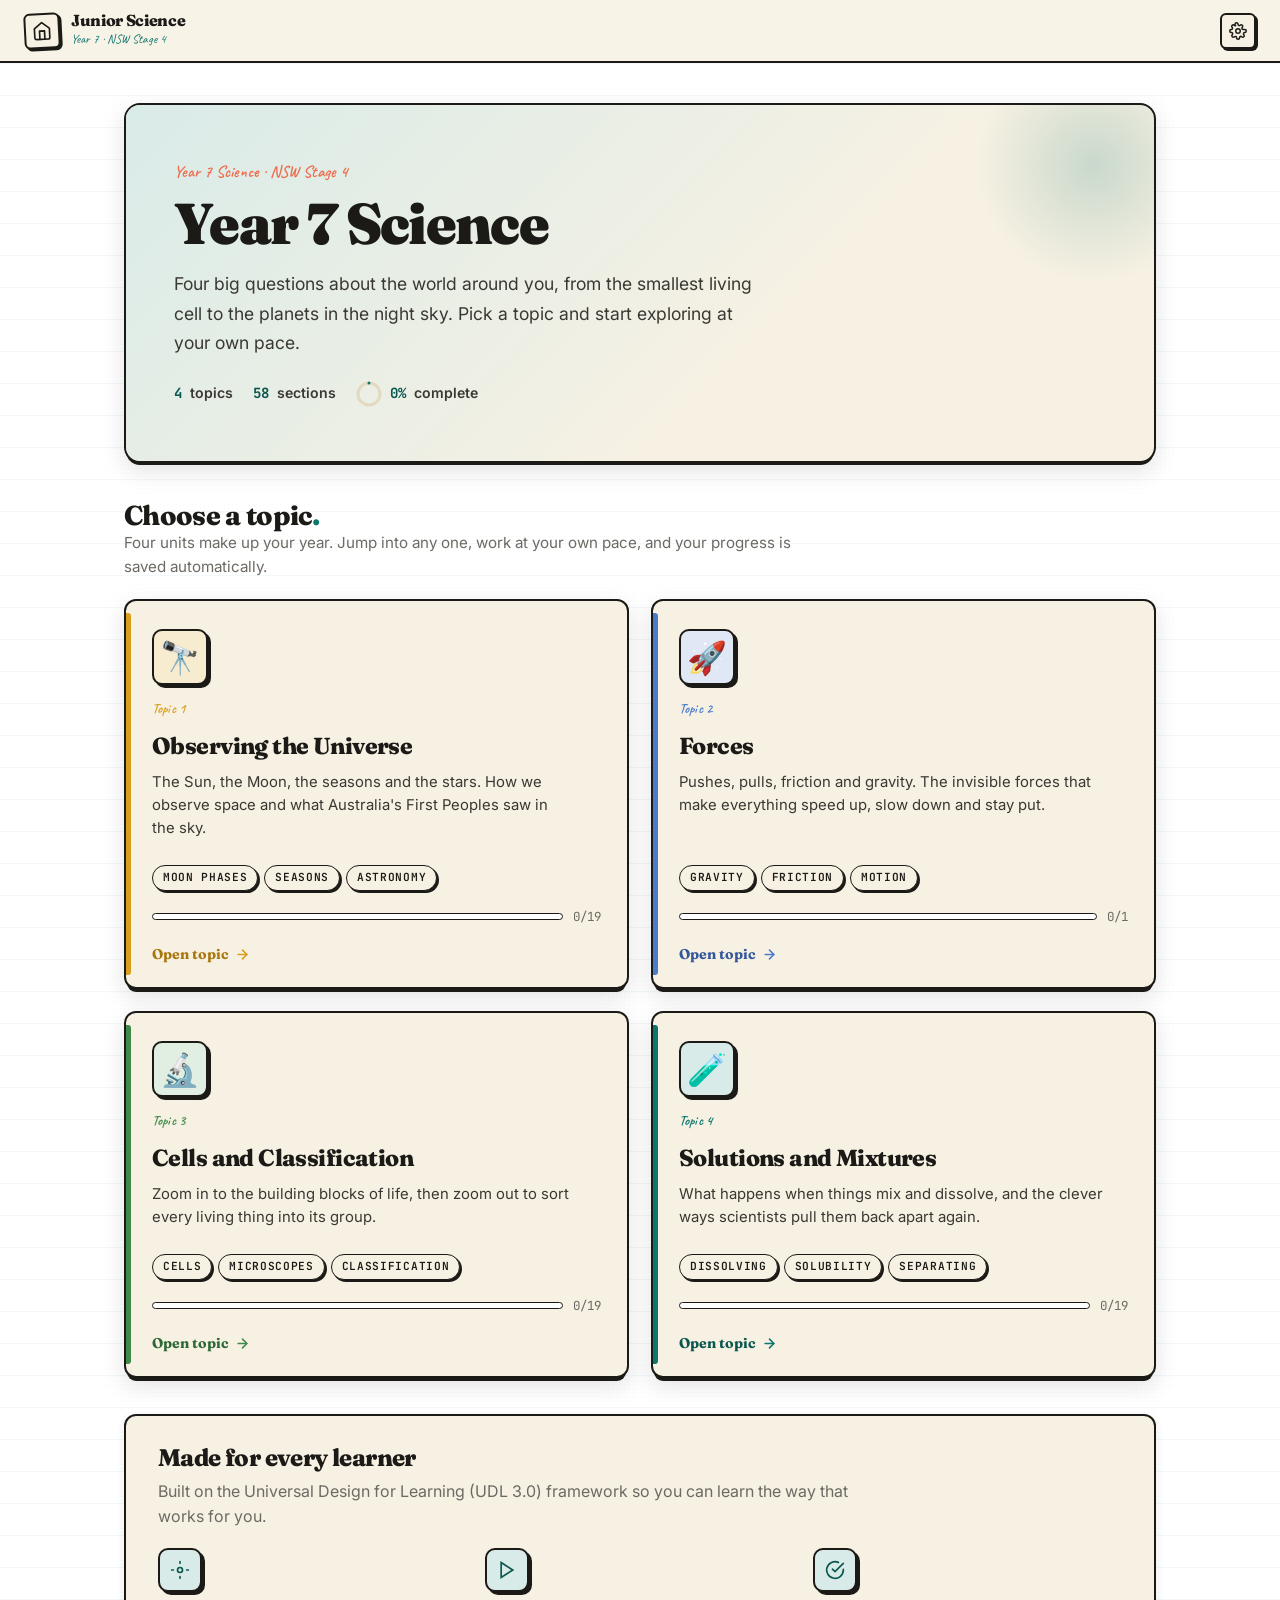
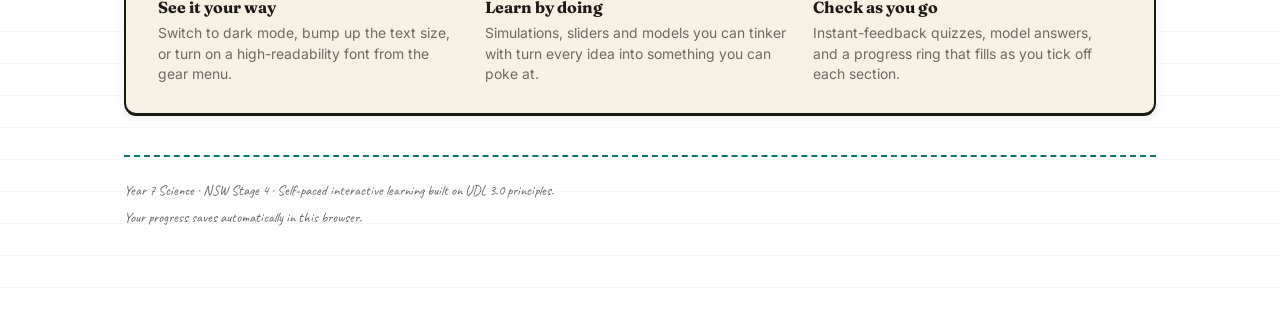
==== index.html @ e88c5b68 "Harden reliability, accessibility, and progress tracking - Loading state + <noscript> + a "couldn't " ====
<!doctype html>
<html lang="en" data-theme="light" data-size="md" data-dyslexic="false">
<head>
  <meta charset="utf-8"/>
  <meta name="viewport" content="width=device-width, initial-scale=1"/>
  <title>Year 7 Science · NSW Stage 4</title>
  <meta name="description" content="Interactive Year 7 Science: Forces, Cells and Classification, Observing the Universe, and Solutions and Mixtures."/>
  <link rel="preconnect" href="https://fonts.googleapis.com">
  <link rel="preconnect" href="https://fonts.gstatic.com" crossorigin>
  <link href="https://fonts.googleapis.com/css2?family=Fraunces:ital,opsz,wght@0,9..144,400;0,9..144,600;0,9..144,700;0,9..144,900;1,9..144,400;1,9..144,700&family=Inter:wght@400;500;600;700&family=Caveat:wght@400;500;600;700&family=JetBrains+Mono:wght@400;500;600;700&family=Atkinson+Hyperlegible:wght@400;700&display=swap" rel="stylesheet">
  <link rel="stylesheet" href="shared/kit.css"/>
  <link rel="stylesheet" href="shared/hub.css"/>
</head>
<body>
  <div id="root">
  <div id="__loading" style="position:fixed;inset:0;z-index:9000;display:flex;align-items:center;justify-content:center;flex-direction:column;gap:14px;background:#f7f1e3;color:#6b6a64;font-family:-apple-system,BlinkMacSystemFont,'Segoe UI',sans-serif;">
    <div class="__spin" style="width:34px;height:34px;border:3px solid #e3d9bf;border-top-color:#0f766e;border-radius:50%;animation:jsspin .8s linear infinite;"></div>
    <div style="font-size:15px;">Getting your science ready…</div>
    <style>@keyframes jsspin{to{transform:rotate(360deg)}}@media (prefers-reduced-motion:reduce){.__spin{animation:none!important}}</style>
  </div>
  </div>
  <script src="shared/vendor/react.production.min.js"></script>
  <script src="shared/vendor/react-dom.production.min.js"></script>
  <script src="shared/vendor/babel.min.js"></script>
  <script type="text/babel" src="shared/kit.jsx"></script>
  <script type="text/babel" src="shared/hub.jsx"></script>
  <script type="text/babel">
    mountYearHub({
      year: 7, stage: 4, accent: "teal",
      schoolTitle: "Junior Science", syllabus: "NSW Stage 4",
      title: "Year 7 Science",
      lede: "Four big questions about the world around you, from the smallest living cell to the planets in the night sky. Pick a topic and start exploring at your own pace.",
      topics: [
        { n: 1, kicker: "Topic 1", emoji: "🔭", title: "Observing the Universe", accent: "amber",
          blurb: "The Sun, the Moon, the seasons and the stars. How we observe space and what Australia's First Peoples saw in the sky.",
          tags: ["Moon phases", "Seasons", "Astronomy"], href: "observing-universe/",
          storageKey: "y7.universe", points: ["1.1.1","1.1.2","1.1.3","1.1.4","1.2.1","1.2.2","1.2.3","1.2.4","1.2.5","1.2.6","1.2.7","1.2.8","1.3.1","1.3.2","1.3.3","1.4.1","1.4.2","1.4.3","1.5.1"] },
        { n: 2, kicker: "Topic 2", emoji: "🚀", title: "Forces", accent: "blue",
          blurb: "Pushes, pulls, friction and gravity. The invisible forces that make everything speed up, slow down and stay put.",
          tags: ["Gravity", "Friction", "Motion"], href: "forces/",
          storageKey: "y7.forces", points: ["done"] },
        { n: 3, kicker: "Topic 3", emoji: "🔬", title: "Cells and Classification", accent: "emerald",
          blurb: "Zoom in to the building blocks of life, then zoom out to sort every living thing into its group.",
          tags: ["Cells", "Microscopes", "Classification"], href: "cells-classification/",
          storageKey: "y7.cellsclassification", points: ["3.1.1","3.1.2","3.1.3","3.1.4","3.1.5","3.1.6","3.1.7","3.2.1","3.2.2","3.2.3","3.2.4","3.2.5","3.2.6","3.2.7","3.2.8","3.2.9","3.2.10","3.2.11","3.3.1"] },
        { n: 4, kicker: "Topic 4", emoji: "🧪", title: "Solutions and Mixtures", accent: "cyan",
          blurb: "What happens when things mix and dissolve, and the clever ways scientists pull them back apart again.",
          tags: ["Dissolving", "Solubility", "Separating"], href: "solutions-mixtures/",
          storageKey: "y7.solutions", points: ["4.1.1","4.1.2","4.1.3","4.1.4","4.2.1","4.2.2","4.2.3","4.3.1","4.3.2","4.3.3","4.3.4","4.3.5","4.4.1","4.4.2","4.4.3","4.4.4","4.4.5","4.4.6","4.5.1"] },
      ],
    });
  </script>
  <noscript>
    <div style="position:fixed;inset:0;z-index:99998;display:flex;align-items:center;justify-content:center;text-align:center;padding:24px;background:#f7f1e3;color:#1b1a17;font-family:-apple-system,BlinkMacSystemFont,'Segoe UI',sans-serif;">
      This page needs JavaScript turned on to work. Please enable JavaScript in your browser settings and reload.
    </div>
  </noscript>
  <div id="__loadfail" style="display:none;position:fixed;inset:0;z-index:99999;align-items:center;justify-content:center;flex-direction:column;gap:10px;text-align:center;padding:24px;background:#f7f1e3;color:#1b1a17;font-family:-apple-system,BlinkMacSystemFont,'Segoe UI',sans-serif;">
    <div style="font-size:34px;">🔌</div>
    <div style="font-size:18px;font-weight:700;">This page didn't finish loading</div>
    <div style="max-width:430px;font-size:14px;color:#6b6a64;">Check your internet connection and refresh. If you're on the school network and it still won't load, let your teacher know.</div>
    <button onclick="location.reload()" style="margin-top:6px;padding:10px 18px;border-radius:999px;border:1.5px solid #1b1a17;background:#0f766e;color:#fff;font-weight:600;font-size:14px;cursor:pointer;">Refresh</button>
  </div>
  <script>
    /* If nothing has rendered into the app root after 12s (e.g. a script was
       blocked or failed to download), show a friendly failure message instead
       of a blank white screen. */
    (function(){
      setTimeout(function(){
        if(document.getElementById('__loading') && !window.__mounted){
          var f=document.getElementById('__loadfail'); if(f) f.style.display='flex';
        }
      },12000);
    })();
  </script>
</body>
</html>
---- shared/kit.css ----
/* ============================================================
   Junior Science -- Shared Topic Framework
   Design system + components for all topic apps
   Playful lab notebook aesthetic: Fraunces/Inter/Caveat,
   paper textures, sketch cards, hard offset shadows.
   UDL 3.0: themeable, resizable, dyslexia-friendly, dark mode.
   ============================================================ */

:root {
  /* Surfaces (warm paper) */
  --bg:            #ffffff;
  --bg-2:          #f3ece0;
  --paper:         #f7f1e3;
  --card:          #f7f1e3;
  --border:        #e3d9bf;
  --border-strong: #1b1a17;

  /* Ink */
  --ink:           #1b1a17;
  --ink-2:         #3a3833;
  --ink-muted:     #6b6a64;

  /* Named palette -- mapped to notebook accent families
     orange  -> coral family
     amber   -> mustard family
     teal    -> teal family
     blue    -> sky family
     purple  -> plum family
     violet  -> plum (deep/shifted)
     green   -> green family
     emerald -> green (shifted)
     pink    -> coral (light)
     red     -> warn family
     cyan    -> teal (lighter)
     lime    -> green (lighter)
     slate   -> ink/muted family */
  --orange:       #ef6b4b;  --orange-deep:  #c4471c;  --orange-soft:  #fce0d8;
  --amber:        #d99e1e;  --amber-deep:   #a8780f;  --amber-soft:   #f7ecd0;
  --teal:         #0f766e;  --teal-deep:    #0a574f;  --teal-soft:    #d9ebe8;
  --blue:         #4b7bc9;  --blue-deep:    #34589c;  --blue-soft:    #e0e8f5;
  --purple:       #7a3a9b;  --purple-deep:  #5d2a78;  --purple-soft:  #ece0f2;
  --violet:       #7a3a9b;  --violet-deep:  #5d2a78;  --violet-soft:  #ece0f2;
  --green:        #3f8a4a;  --green-deep:   #2e6837;  --green-soft:   #e0efe2;
  --emerald:      #3f8a4a;  --emerald-deep: #2e6837;  --emerald-soft: #e0efe2;
  --pink:         #ef6b4b;  --pink-deep:    #c4471c;  --pink-soft:    #fce0d8;
  --red:          #c4471c;  --red-deep:     #943310;  --red-soft:     #fce0d8;
  --cyan:         #0f766e;  --cyan-deep:    #0a574f;  --cyan-soft:    #d9ebe8;
  --lime:         #3f8a4a;  --lime-deep:    #2e6837;  --lime-soft:    #e0efe2;
  --slate:        #6b6a64;  --slate-deep:   #3a3833;  --slate-soft:   #ede4cc;

  /* Topic accent -- overridden per app via [data-accent] */
  --accent:      var(--blue);
  --accent-deep: var(--blue-deep);
  --accent-soft: var(--blue-soft);
  /* --accent-mid / --surface: referenced by content.jsx SVG interactives.
     --accent-mid is re-declared in every accent preset below so it tracks the
     active accent; this :root entry is the default fallback. */
  --accent-mid:  color-mix(in srgb, var(--accent) 55%, var(--accent-soft));
  --surface:     var(--card);

  /* Typography */
  --font-display: 'Fraunces', Georgia, serif;
  --font-body:    'Inter', system-ui, sans-serif;
  --font-hand:    'Caveat', cursive;
  --font-mono:    'JetBrains Mono', 'SF Mono', Menlo, monospace;
  --text-scale: 1;

  /* Radii */
  --r-sm: 6px; --r: 10px; --r-lg: 12px; --r-xl: 16px;

  /* Shadows -- hard offset notebook style */
  --shadow-1: 0 2px 0 -1px #1b1a17, 0 3px 10px rgba(27,26,23,0.08);
  --shadow-2: 0 4px 0 -2px #1b1a17, 0 8px 22px rgba(27,26,23,0.12);
  --shadow-3: 0 12px 0 -6px #1b1a17, 0 24px 60px rgba(0,0,0,0.30);
}

/* ---- Per-topic accent presets ---- */
[data-accent="orange"]  { --accent: var(--orange);  --accent-deep: var(--orange-deep);  --accent-soft: var(--orange-soft); }
[data-accent="amber"]   { --accent: var(--amber);   --accent-deep: var(--amber-deep);   --accent-soft: var(--amber-soft); }
[data-accent="teal"]    { --accent: var(--teal);    --accent-deep: var(--teal-deep);    --accent-soft: var(--teal-soft); }
[data-accent="blue"]    { --accent: var(--blue);    --accent-deep: var(--blue-deep);    --accent-soft: var(--blue-soft); }
[data-accent="purple"]  { --accent: var(--purple);  --accent-deep: var(--purple-deep);  --accent-soft: var(--purple-soft); }
[data-accent="violet"]  { --accent: var(--violet);  --accent-deep: var(--violet-deep);  --accent-soft: var(--violet-soft); }
[data-accent="green"]   { --accent: var(--green);   --accent-deep: var(--green-deep);   --accent-soft: var(--green-soft); }
[data-accent="emerald"] { --accent: var(--emerald); --accent-deep: var(--emerald-deep); --accent-soft: var(--emerald-soft); }
[data-accent="pink"]    { --accent: var(--pink);    --accent-deep: var(--pink-deep);    --accent-soft: var(--pink-soft); }
[data-accent="red"]     { --accent: var(--red);     --accent-deep: var(--red-deep);     --accent-soft: var(--red-soft); }
[data-accent="cyan"]    { --accent: var(--cyan);    --accent-deep: var(--cyan-deep);    --accent-soft: var(--cyan-soft); }
[data-accent="lime"]    { --accent: var(--lime);    --accent-deep: var(--lime-deep);    --accent-soft: var(--lime-soft); }

.accent-orange  { --accent: var(--orange);  --accent-deep: var(--orange-deep);  --accent-soft: var(--orange-soft); }
.accent-amber   { --accent: var(--amber);   --accent-deep: var(--amber-deep);   --accent-soft: var(--amber-soft); }
.accent-teal    { --accent: var(--teal);    --accent-deep: var(--teal-deep);    --accent-soft: var(--teal-soft); }
.accent-blue    { --accent: var(--blue);    --accent-deep: var(--blue-deep);    --accent-soft: var(--blue-soft); }
.accent-purple  { --accent: var(--purple);  --accent-deep: var(--purple-deep);  --accent-soft: var(--purple-soft); }
.accent-violet  { --accent: var(--violet);  --accent-deep: var(--violet-deep);  --accent-soft: var(--violet-soft); }
.accent-green   { --accent: var(--green);   --accent-deep: var(--green-deep);   --accent-soft: var(--green-soft); }
.accent-emerald { --accent: var(--emerald); --accent-deep: var(--emerald-deep); --accent-soft: var(--emerald-soft); }
.accent-pink    { --accent: var(--pink);    --accent-deep: var(--pink-deep);    --accent-soft: var(--pink-soft); }
.accent-red     { --accent: var(--red);     --accent-deep: var(--red-deep);     --accent-soft: var(--red-soft); }
.accent-cyan    { --accent: var(--cyan);    --accent-deep: var(--cyan-deep);    --accent-soft: var(--cyan-soft); }
.accent-lime    { --accent: var(--lime);    --accent-deep: var(--lime-deep);    --accent-soft: var(--lime-soft); }
.accent-slate   { --accent: var(--slate);   --accent-deep: var(--slate-deep);   --accent-soft: var(--slate-soft); }

/* --accent-mid per accent: a mid tone between accent and accent-soft.
   Re-declared per accent so SVG interactives (var(--accent-mid)) track the
   active topic/section accent rather than the default. */
[data-accent="orange"],  .accent-orange  { --accent-mid: color-mix(in srgb, var(--orange) 55%,  var(--orange-soft)  45%); }
[data-accent="amber"],   .accent-amber   { --accent-mid: color-mix(in srgb, var(--amber) 55%,   var(--amber-soft)   45%); }
[data-accent="teal"],    .accent-teal    { --accent-mid: color-mix(in srgb, var(--teal) 55%,    var(--teal-soft)    45%); }
[data-accent="blue"],    .accent-blue    { --accent-mid: color-mix(in srgb, var(--blue) 55%,    var(--blue-soft)    45%); }
[data-accent="purple"],  .accent-purple  { --accent-mid: color-mix(in srgb, var(--purple) 55%,  var(--purple-soft)  45%); }
[data-accent="violet"],  .accent-violet  { --accent-mid: color-mix(in srgb, var(--violet) 55%,  var(--violet-soft)  45%); }
[data-accent="green"],   .accent-green   { --accent-mid: color-mix(in srgb, var(--green) 55%,   var(--green-soft)   45%); }
[data-accent="emerald"], .accent-emerald { --accent-mid: color-mix(in srgb, var(--emerald) 55%, var(--emerald-soft) 45%); }
[data-accent="pink"],    .accent-pink    { --accent-mid: color-mix(in srgb, var(--pink) 55%,    var(--pink-soft)    45%); }
[data-accent="red"],     .accent-red     { --accent-mid: color-mix(in srgb, var(--red) 55%,     var(--red-soft)     45%); }
[data-accent="cyan"],    .accent-cyan    { --accent-mid: color-mix(in srgb, var(--cyan) 55%,    var(--cyan-soft)    45%); }
[data-accent="lime"],    .accent-lime    { --accent-mid: color-mix(in srgb, var(--lime) 55%,    var(--lime-soft)    45%); }
[data-accent="slate"],   .accent-slate   { --accent-mid: color-mix(in srgb, var(--slate) 55%,   var(--slate-soft)   45%); }

/* ---- Dark mode (warm, not blue-grey) ---- */
[data-theme="dark"] {
  --bg:            #211d17;
  --bg-2:          #2a2620;
  --paper:         #2f2a22;
  --card:          #2f2a22;
  --border:        #463f33;
  --border-strong: #f3ecdd;
  --ink:           #f3ecdd;
  --ink-2:         #d9d0bf;
  --ink-muted:     #a59c8a;
  --shadow-1: 0 2px 0 -1px rgba(0,0,0,0.5), 0 3px 10px rgba(0,0,0,0.4);
  --shadow-2: 0 4px 0 -2px rgba(0,0,0,0.5), 0 8px 22px rgba(0,0,0,0.5);
  --shadow-3: 0 12px 0 -6px rgba(0,0,0,0.5), 0 24px 60px rgba(0,0,0,0.55);
}

/* ---- Text size (UDL) ---- */
[data-size="sm"] { --text-scale: 0.92; }
[data-size="md"] { --text-scale: 1; }
[data-size="lg"] { --text-scale: 1.14; }
[data-size="xl"] { --text-scale: 1.28; }

/* ---- Dyslexia-friendly font (UDL) ---- */
[data-dyslexic="true"] {
  --font-body:    "Atkinson Hyperlegible", "Verdana", system-ui, sans-serif;
  --font-display: "Atkinson Hyperlegible", "Verdana", system-ui, sans-serif;
}

/* ============================================================ Base */
* { box-sizing: border-box; }
html, body {
  margin: 0; padding: 0;
  background-color: var(--bg);
  background-image:
    radial-gradient(circle at 0 0, rgba(0,0,0,0.025) 1px, transparent 1.5px),
    repeating-linear-gradient(0deg, rgba(15,118,110,0.05) 0 1px, transparent 1px 32px);
  background-size: 4px 4px, 100% 32px;
  color: var(--ink);
  font-family: var(--font-body);
  font-size: calc(16px * var(--text-scale));
  line-height: 1.6;
  -webkit-font-smoothing: antialiased;
  text-rendering: optimizeLegibility;
}
h1,h2,h3,h4 { font-family: var(--font-display); font-weight: 700; line-height: 1.18; letter-spacing: -0.02em; margin: 0; }
h1 { font-size: 2.5em; font-weight: 800; } h2 { font-size: 1.9em; } h3 { font-size: 1.35em; }
h4 { font-size: 1.08em; font-family: var(--font-body); font-weight: 700; letter-spacing: 0; }
p { margin: 0 0 0.85em; max-width: 72ch; text-wrap: pretty; }
a { color: var(--accent-deep); }
button { font-family: inherit; font-size: inherit; cursor: pointer; }
code, .mono { font-family: var(--font-mono); }
.formula { font-family: var(--font-mono); font-weight: 600; }
.formula sub, sub.f { font-size: 0.7em; }
img { max-width: 100%; }
::selection { background: var(--accent-soft); color: var(--ink); }
:focus-visible { outline: 2.5px solid var(--accent); outline-offset: 2px; border-radius: 4px; }

/* ============================================================ App shell (topbar layout) */
.app { min-height: 100vh; display: flex; flex-direction: column; }

.topbar {
  position: sticky; top: 0; z-index: 40;
  display: flex; align-items: center; gap: 16px;
  padding: 10px 22px;
  background: var(--bg);
  border-bottom: 1.5px solid var(--ink);
}
.brand { display: flex; align-items: center; gap: 11px; }
.brand-mark {
  width: 38px; height: 38px;
  border-radius: 8px;
  border: 2px solid var(--ink);
  display: flex; align-items: center; justify-content: center;
  background: #d99e1e;
  color: var(--ink);
  font-family: var(--font-display);
  font-weight: 800;
  flex-shrink: 0;
  transform: rotate(-3deg);
  transition: transform 140ms cubic-bezier(.34,1.56,.5,1);
}
.brand-mark:hover { transform: rotate(-6deg) scale(1.06); }
.brand-title { font-family: var(--font-display); font-size: 1.12rem; font-weight: 700; line-height: 1.05; }
.brand-sub { font-family: var(--font-hand); font-size: 0.95rem; color: #ef6b4b; letter-spacing: 0; text-transform: none; }

.tabs { display: flex; gap: 4px; align-items: center; flex: 1; overflow-x: auto; scrollbar-width: none; }
.tabs::-webkit-scrollbar { display: none; }
.tab {
  display: flex; align-items: center; gap: 7px;
  padding: 7px 13px; border-radius: 999px; border: 1px solid transparent;
  background: transparent; color: var(--ink-2); white-space: nowrap;
  font-size: 0.86rem; font-weight: 500; transition: all 120ms;
}
.tab:hover { background: var(--bg-2); color: var(--ink); }
.tab.active {
  background: var(--card); color: var(--ink);
  box-shadow: var(--shadow-1);
  border: 1.5px solid var(--ink);
  font-weight: 600;
}
.tab .tab-id { font-family: var(--font-mono); font-size: 0.72rem; opacity: 0.7; }
.tab.active .tab-id { color: var(--accent-deep); opacity: 1; }
.tab .tab-progress { font-size: 0.68rem; font-variant-numeric: tabular-nums; color: var(--ink-muted); background: var(--bg-2); padding: 1px 6px; border-radius: 6px; }

.topbar-actions { display: flex; align-items: center; gap: 8px; position: relative; }
.icon-btn {
  width: 38px; height: 38px; border-radius: 10px; border: 1.5px solid var(--ink);
  background: var(--card); color: var(--ink-2);
  display: flex; align-items: center; justify-content: center; transition: all 120ms;
}
.icon-btn:hover { color: var(--ink); box-shadow: var(--shadow-1); transform: translateY(-1px); }

.progress-chip { display: flex; align-items: center; gap: 7px; padding: 4px 10px 4px 5px; border-radius: 999px; background: var(--card); border: 1.5px solid var(--ink); }
.progress-ring { display: flex; }
.progress-text { font-size: 0.78rem; font-weight: 600; font-variant-numeric: tabular-nums; color: var(--ink-2); }

/* Settings popover */
.settings-pop {
  position: absolute; top: calc(100% + 10px); right: 0; z-index: 60;
  background: var(--card);
  border: 2px solid var(--ink);
  border-radius: var(--r-lg);
  box-shadow: var(--shadow-3);
  padding: 14px; width: 290px;
  display: flex; flex-direction: column; gap: 12px;
}
.settings-row { display: flex; align-items: center; justify-content: space-between; gap: 10px; }
.settings-row > label { font-size: 0.86rem; color: var(--ink-2); font-weight: 500; }
.seg { display: flex; gap: 2px; background: var(--bg-2); padding: 3px; border-radius: 999px; }
.seg button { border: none; background: transparent; color: var(--ink-2); padding: 5px 11px; border-radius: 999px; font-size: 0.82rem; font-weight: 600; }
.seg button.on { background: var(--card); color: var(--ink); box-shadow: var(--shadow-1); }
.ghost-btn { border: 1.5px solid var(--ink); background: var(--card); color: var(--ink-2); padding: 6px 12px; border-radius: var(--r-sm); font-weight: 600; font-size: 0.82rem; }
.ghost-btn:hover { color: var(--ink); }
.danger-btn { border: 1px solid var(--red-soft); background: var(--red-soft); color: var(--red-deep); padding: 6px 12px; border-radius: var(--r-sm); font-weight: 600; font-size: 0.82rem; }

/* Mobile menu */
.mobile-only { display: none; }
.mobile-drawer { position: fixed; inset: 0; z-index: 70; background: rgba(27,26,23,0.45); display: flex; justify-content: flex-end; }
.mobile-drawer-inner { width: min(320px, 84vw); background: var(--bg); height: 100%; padding: 18px; display: flex; flex-direction: column; gap: 6px; overflow-y: auto; box-shadow: var(--shadow-3); }
.mobile-tab { display: flex; align-items: center; gap: 10px; padding: 12px 14px; border-radius: 12px; border: 1.5px solid var(--ink); background: var(--card); color: var(--ink-2); text-align: left; font-weight: 600; }
.mobile-tab.active { border-color: var(--accent); color: var(--ink); }
.mobile-tab .tab-id { font-family: var(--font-mono); font-size: 0.78rem; color: var(--accent-deep); }
.mobile-tab .tab-label { flex: 1; }

/* ============================================================ Main / content */
.main-scroll { flex: 1; }
.content-wrap { max-width: 1000px; margin: 0 auto; padding: 28px 24px 80px; }

/* ============================================================ Topic header */
.topic-head {
  position: relative; overflow: hidden;
  background: var(--card);
  border: 2px solid var(--ink);
  border-radius: var(--r-lg);
  box-shadow: var(--shadow-2);
  padding: 32px 36px; margin-bottom: 28px;
}
.topic-head::after { content: none; }
.topic-head .eyebrow {
  font-family: var(--font-hand);
  font-size: 1.3rem;
  letter-spacing: 0;
  text-transform: none;
  color: #ef6b4b;
  font-weight: 700;
}
.topic-head h1 { margin: 6px 0 10px; max-width: 20ch; position: relative; font-weight: 800; }
.topic-head .lead { font-size: 1.12rem; color: var(--ink-2); max-width: 60ch; position: relative; }

/* ============================================================ Dot points (lesson sections) */
.dot-point {
  background: var(--card);
  border: 2px solid var(--ink);
  border-radius: var(--r-lg);
  padding: 26px 30px; margin-bottom: 22px;
  box-shadow: var(--shadow-2);
  scroll-margin-top: 84px;
}
.dp-header { display: flex; align-items: flex-start; gap: 14px; padding-bottom: 14px; margin-bottom: 16px; border-bottom: 1px solid var(--border); }
.dp-id { font-family: var(--font-mono); font-size: 0.82rem; font-weight: 600; color: var(--accent-deep); background: var(--accent-soft); padding: 4px 9px; border-radius: 8px; flex-shrink: 0; margin-top: 4px; }
.dp-title { flex: 1; font-size: 1.3rem; }
.dp-check {
  width: 30px; height: 30px; border-radius: 50%;
  border: 2px solid var(--border-strong);
  background: var(--card); color: white;
  display: flex; align-items: center; justify-content: center; flex-shrink: 0;
  transition: all 140ms cubic-bezier(.34,1.56,.5,1);
}
.dp-check:hover { border-color: var(--accent); transform: scale(1.08); }
.dp-check.done { background: var(--green); border-color: var(--ink); }
.dp-body > *:last-child { margin-bottom: 0; }

/* ============================================================ Callouts */
.callout {
  background: var(--card);
  border: 2px solid var(--ink);
  border-left: 8px solid var(--ink);
  border-radius: 0 var(--r) var(--r) 0;
  box-shadow: var(--shadow-1);
  padding: 14px 18px; margin: 16px 0;
}
.callout h4 {
  margin: 0 0 4px;
  font-family: var(--font-hand);
  font-size: 1.15rem;
  color: var(--ink);
}
.callout.tip {
  border-color: var(--teal-deep);
  border-left-color: var(--teal-deep);
  background: var(--teal-soft);
}
.callout.tip h4 { color: var(--teal-deep); }
.callout.warn {
  border-color: var(--orange-deep);
  border-left-color: var(--orange-deep);
  background: var(--orange-soft);
}
.callout.warn h4 { color: var(--orange-deep); }
.callout.fact {
  border-color: var(--purple-deep);
  border-left-color: var(--purple-deep);
  background: var(--purple-soft);
}
.callout.fact h4 { color: var(--purple-deep); }
.callout.key {
  border-color: var(--accent-deep);
  border-left-color: var(--accent-deep);
  background: var(--accent-soft);
}
.callout.key h4 { color: var(--accent-deep); }
.callout.success {
  border-color: var(--green-deep);
  border-left-color: var(--green-deep);
  background: var(--green-soft);
}
.callout.success h4 { color: var(--green-deep); }
[data-theme="dark"] .callout { background: rgba(255,255,255,0.04); }

/* ============================================================ Glossary terms */
.term { border-bottom: 1.5px dashed var(--accent-deep); cursor: help; position: relative; color: inherit;
  /* rendered as a <button> for keyboard + touch access -- reset to inline text */
  display: inline; border-top: none; border-left: none; border-right: none; background: none; padding: 0; font: inherit; }
.term:hover { color: var(--accent-deep); }
.term-pop { position: absolute; bottom: calc(100% + 8px); left: 50%; transform: translateX(-50%); background: var(--ink); color: var(--paper); padding: 10px 14px; border-radius: 10px; font-size: 0.82rem; min-width: 200px; max-width: 280px; z-index: 50; line-height: 1.45; box-shadow: var(--shadow-2); pointer-events: none; opacity: 0; transition: opacity 100ms; font-family: var(--font-body); font-weight: 400; }
.term-pop::after { content: ""; position: absolute; top: 100%; left: 50%; transform: translateX(-50%); border: 5px solid transparent; border-top-color: var(--ink); }
.term:hover .term-pop, .term:focus .term-pop, .term.show .term-pop { opacity: 1; }

/* ============================================================ Tables */
.data-table, .dp-body table { width: 100%; border-collapse: collapse; margin: 16px 0; font-size: 0.93rem; }
.dp-body th, .dp-body td, .data-table th, .data-table td { padding: 10px 14px; text-align: left; border-bottom: 1px solid var(--border); }
.dp-body th, .data-table th { background: var(--bg-2); font-family: var(--font-display); font-weight: 700; border-bottom: 2px solid var(--ink); }
.dp-body tbody tr:hover td { background: var(--bg-2); }

/* ============================================================ Figures */
.figure { margin: 18px 0; text-align: center; }
.figure img {
  border-radius: var(--r);
  border: 2px solid var(--ink);
  box-shadow: var(--shadow-2);
}
.figure-caption { font-family: var(--font-hand); font-size: 1rem; color: var(--ink-muted); margin-top: 8px; text-align: center; }

/* ============================================================ Chips / pills / buttons */
.chip {
  display: inline-flex; align-items: center; gap: 6px;
  padding: 4px 11px; border-radius: 999px;
  background: var(--bg-2); color: var(--ink-2);
  font-size: 0.78rem; font-weight: 600;
  border: 1.5px solid var(--ink);
  box-shadow: 2px 2px 0 var(--ink);
}
.chip.ok { background: var(--green-soft); color: var(--green-deep); }
.chip.info { background: var(--teal-soft); color: var(--teal-deep); }
.chip.warn { background: var(--orange-soft); color: var(--orange-deep); }
.chip.accent { background: var(--accent-soft); color: var(--accent-deep); }

.btn {
  display: inline-flex; align-items: center; gap: 8px;
  padding: 10px 18px; border-radius: 999px;
  border: 1.5px solid var(--ink);
  background: var(--card); color: var(--ink);
  font-weight: 600; font-size: 0.92rem;
  transition: transform 100ms, box-shadow 120ms;
  text-decoration: none;
}
.btn:hover { box-shadow: var(--shadow-2); transform: translateY(-1px); }
.btn-primary { background: var(--ink); color: var(--bg); border-color: var(--ink); }
.btn-accent { background: var(--accent); color: white; border: 1.5px solid var(--ink); }
.btn-accent:hover { background: var(--accent-deep); }
.btn-ghost { background: transparent; border-color: transparent; }
.btn-ghost:hover { background: var(--bg-2); box-shadow: none; transform: none; }
.btn-sm { padding: 6px 13px; font-size: 0.82rem; }
.btn:disabled { opacity: 0.45; cursor: not-allowed; }

.card {
  background: var(--card);
  border: 2px solid var(--ink);
  border-radius: var(--r);
  padding: 18px;
  box-shadow: var(--shadow-2);
}

/* ============================================================ Interactive surface */
.interactive {
  position: relative;
  background: var(--card);
  border: 2px solid var(--ink);
  border-radius: var(--r-lg);
  box-shadow: var(--shadow-2);
  padding: 22px; margin: 20px 0;
}
.interactive-label { display: inline-flex; align-items: center; gap: 6px; font-size: 0.64rem; letter-spacing: 0.14em; text-transform: uppercase; font-weight: 700; color: white; background: var(--accent-deep); padding: 3px 10px; border-radius: 999px; margin-bottom: 4px; }
.interactive-label::before { content: ""; width: 6px; height: 6px; border-radius: 50%; background: white; box-shadow: 0 0 0 2px rgba(255,255,255,0.35); }
.interactive-title { font-family: var(--font-display); font-size: 1.2rem; margin: 6px 0 2px; font-weight: 700; }
.interactive-sub { font-size: 0.9rem; color: var(--ink-muted); margin-bottom: 14px; }

/* Controls */
.ctrl-row { display: flex; flex-wrap: wrap; gap: 14px; align-items: center; margin: 10px 0; }
.ctrl { display: flex; flex-direction: column; gap: 4px; min-width: 140px; }
.ctrl label { font-size: 0.78rem; font-weight: 600; color: var(--ink-2); display: flex; justify-content: space-between; gap: 8px; }
.ctrl label .val { font-family: var(--font-mono); color: var(--accent-deep); }
input[type="range"] { -webkit-appearance: none; appearance: none; width: 100%; height: 6px; border-radius: 999px; background: var(--bg-2); outline: none; accent-color: var(--accent); }
input[type="range"]::-webkit-slider-thumb { -webkit-appearance: none; width: 20px; height: 20px; border-radius: 50%; background: var(--accent); border: 3px solid var(--card); box-shadow: var(--shadow-1); cursor: pointer; transition: transform 100ms; }
input[type="range"]::-webkit-slider-thumb:hover { transform: scale(1.15); }
input[type="range"]::-moz-range-thumb { width: 20px; height: 20px; border-radius: 50%; background: var(--accent); border: 3px solid var(--card); cursor: pointer; }
select, input[type="number"], input[type="text"] { font-family: inherit; font-size: 0.9rem; padding: 8px 12px; border-radius: var(--r-sm); border: 1.5px solid var(--ink); background: var(--card); color: var(--ink); }

.seg-toggle { display: inline-flex; gap: 3px; background: var(--bg-2); padding: 3px; border-radius: 11px; flex-wrap: wrap; }
.seg-toggle button { border: none; background: transparent; color: var(--ink-2); padding: 7px 13px; border-radius: 9px; font-weight: 600; font-size: 0.85rem; }
.seg-toggle button.on { background: var(--card); color: var(--accent-deep); box-shadow: var(--shadow-1); }

.stat-readout { display: flex; gap: 18px; flex-wrap: wrap; margin: 12px 0; }
.stat {
  background: var(--card);
  border: 2px solid var(--ink);
  border-radius: var(--r);
  box-shadow: var(--shadow-1);
  padding: 12px 16px; min-width: 90px;
}
.stat .stat-val { font-family: var(--font-mono); font-size: 1.5rem; font-weight: 700; color: var(--accent-deep); line-height: 1; }
.stat .stat-label { font-size: 0.72rem; color: var(--ink-muted); text-transform: uppercase; letter-spacing: 0.06em; margin-top: 5px; }

/* ============================================================ Quiz */
.quiz-card {
  margin: 16px 0; padding: 18px;
  border: 2px solid var(--ink);
  border-radius: var(--r);
  background: var(--card);
  box-shadow: var(--shadow-2);
}
.quiz-q { display: flex; gap: 10px; font-weight: 600; margin-bottom: 12px; }
.quiz-q-num { font-family: var(--font-mono); font-size: 0.8rem; color: white; background: var(--accent-deep); width: 24px; height: 24px; border-radius: 50%; display: flex; align-items: center; justify-content: center; flex-shrink: 0; }
.quiz-options { display: flex; flex-direction: column; gap: 8px; }
.quiz-opt { display: flex; align-items: center; gap: 10px; text-align: left; padding: 12px 14px; border-radius: 11px; background: var(--card); border: 1.5px solid var(--border); color: var(--ink); font-size: 0.94rem; transition: all 100ms; }
.quiz-opt:hover:not(:disabled) { border-color: var(--accent); transform: translateX(2px); }
.quiz-opt.correct { border-color: var(--green-deep); background: var(--green-soft); color: var(--green-deep); }
.quiz-opt.wrong { border-color: var(--red); background: var(--red-soft); color: var(--red-deep); }
.quiz-feedback { margin-top: 12px; padding: 12px 14px; border-radius: 11px; background: var(--bg-2); font-size: 0.9rem; }
.response-box { width: 100%; min-height: 90px; resize: vertical; font-family: inherit; font-size: 0.94rem; padding: 12px 14px; border-radius: 11px; border: 1.5px solid var(--ink); background: var(--card); color: var(--ink); margin: 6px 0; }
.reveal-btn { border: 1.5px solid var(--ink); background: var(--bg-2); color: var(--ink-2); padding: 7px 14px; border-radius: var(--r-sm); font-weight: 600; font-size: 0.84rem; }
.reveal-btn:hover { color: var(--ink); }
.model-answer { margin-top: 10px; padding: 12px 14px; border-radius: 11px; background: var(--accent-soft); border-left: 4px solid var(--accent-deep); font-size: 0.9rem; }

/* ============================================================ Drag + drop / sortable */
.drop-zone { border: 2px dashed var(--ink); border-radius: var(--r); padding: 16px; min-height: 80px; background: var(--bg-2); transition: all 100ms; }
.drop-zone.over { border-color: var(--accent); background: var(--accent-soft); }
.drag-chip { display: inline-flex; align-items: center; gap: 6px; padding: 8px 14px; border-radius: 999px; background: var(--card); border: 1.5px solid var(--ink); cursor: grab; font-weight: 600; font-size: 0.9rem; user-select: none; box-shadow: 2px 2px 0 var(--ink); }
.drag-chip:active { cursor: grabbing; }
.drag-chip.placed { opacity: 0.4; }

/* ============================================================ Timeline */
.timeline { display: grid; gap: 14px; margin: 18px 0; }
.tl-step { display: flex; gap: 14px; align-items: flex-start; }
.tl-marker { width: 14px; height: 14px; border-radius: 50%; background: var(--accent); border: 3px solid var(--card); box-shadow: 0 0 0 1.5px var(--accent-deep); flex-shrink: 0; margin-top: 5px; }
.tl-body { flex: 1; }
.tl-year { font-family: var(--font-mono); font-size: 0.82rem; color: var(--accent-deep); font-weight: 600; }

/* ============================================================ Reveal / flip */
.reveal-blur { filter: blur(7px); user-select: none; transition: filter 200ms; cursor: pointer;
  /* rendered as a <button> for keyboard access -- reset to inline text */
  display: inline; border: none; background: none; padding: 0; margin: 0; font: inherit; color: inherit; text-align: inherit; }
.reveal-blur.shown { filter: none; }
.reveal-blur:focus-visible { filter: none; outline: 2.5px solid var(--accent); outline-offset: 2px; }
.progressbar { height: 7px; background: var(--bg-2); border-radius: 99px; overflow: hidden; }
.progressbar > div { height: 100%; background: var(--green); transition: width 240ms; }

/* ============================================================ Tabs (inside content) */
.itabs { display: flex; gap: 4px; border-bottom: 1.5px solid var(--ink); margin-bottom: 14px; flex-wrap: wrap; }
.itab { padding: 8px 14px; border: none; background: transparent; cursor: pointer; color: var(--ink-2); border-bottom: 2px solid transparent; font-weight: 600; font-size: 0.9rem; margin-bottom: -1px; }
.itab.active { color: var(--accent-deep); border-bottom-color: var(--accent); }

/* ============================================================ Question group */
.q-group { margin-top: 22px; }
.q-group-title { display: flex; align-items: center; gap: 10px; margin-bottom: 12px; }
.q-group-title .kicker { font-family: var(--font-mono); font-size: 0.7rem; letter-spacing: 0.08em; text-transform: uppercase; color: var(--ink-muted); font-weight: 600; }

/* ============================================================ Sub-nav (dot point jump) */
.sub-nav {
  display: flex; gap: 6px; flex-wrap: wrap;
  position: sticky; top: 64px; z-index: 30;
  padding: 10px 0;
  background: rgba(247,241,227,0.92);
  margin-bottom: 8px;
}
.sub-nav-btn { font-family: var(--font-mono); font-size: 0.78rem; padding: 5px 10px; border-radius: var(--r-sm); border: 1px solid var(--border); background: var(--card); color: var(--ink-2); font-weight: 600; }
.sub-nav-btn:hover { color: var(--ink); border-color: var(--accent); }
.sub-nav-btn.active { background: var(--accent-soft); color: var(--accent-deep); border-color: var(--accent); }
.sub-nav-btn.done { color: var(--green-deep); }

/* ============================================================ Topic prev/next nav */
.topic-nav { display: flex; justify-content: space-between; gap: 14px; margin-top: 26px; }
.topic-nav-btn {
  display: flex; flex-direction: column; gap: 2px;
  padding: 14px 20px;
  border-radius: var(--r);
  border: 2px solid var(--ink);
  background: var(--card);
  color: var(--ink);
  text-align: left; min-width: 0;
  box-shadow: var(--shadow-2);
  transition: all 120ms;
}
.topic-nav-btn:hover { box-shadow: var(--shadow-3); transform: translateY(-1px); }
.topic-nav-btn.next { text-align: right; align-items: flex-end; }
.topic-nav-dir { font-size: 0.74rem; color: var(--ink-muted); font-weight: 600; }
.topic-nav-id { font-family: var(--font-mono); font-size: 0.8rem; color: var(--accent-deep); }
.topic-nav-label { font-weight: 600; }

/* ============================================================ Glossary modal */
.modal-scrim { position: fixed; inset: 0; z-index: 80; background: rgba(27,26,23,0.45); display: flex; align-items: center; justify-content: center; padding: 20px; }
.modal {
  background: var(--card);
  border: 2px solid var(--ink);
  border-radius: var(--r-lg);
  width: min(560px, 100%); max-height: 80vh;
  display: flex; flex-direction: column;
  box-shadow: var(--shadow-3);
  overflow: hidden;
}
.modal-header { display: flex; align-items: center; justify-content: space-between; padding: 18px 20px; border-bottom: 1.5px solid var(--ink); }
.gloss-search { margin: 14px 20px; padding: 10px 14px; border-radius: 11px; border: 1.5px solid var(--ink); background: var(--card); color: var(--ink); font-size: 0.94rem; }
.gloss-list { overflow-y: auto; padding: 0 20px 20px; }
.gloss-entry { padding: 12px 0; border-bottom: 1px solid var(--border); }
.gloss-entry dt { font-weight: 700; color: var(--accent-deep); }
.gloss-entry dd { margin: 4px 0 0; color: var(--ink-2); font-size: 0.92rem; }

/* ============================================================ Footer */
.site-footer { margin-top: 40px; padding-top: 22px; border-top: 1.5px solid var(--ink); font-size: 0.82rem; color: var(--ink-muted); display: flex; flex-direction: column; gap: 6px; }

/* ============================================================ Utility */
.row { display: flex; gap: 12px; flex-wrap: wrap; }
.col { display: flex; flex-direction: column; gap: 12px; }
.grid-2 { display: grid; grid-template-columns: repeat(2, 1fr); gap: 14px; }
.grid-3 { display: grid; grid-template-columns: repeat(3, 1fr); gap: 14px; }
.between { display: flex; justify-content: space-between; align-items: center; gap: 12px; }
.center { display: flex; justify-content: center; align-items: center; }
.muted { color: var(--ink-muted); }
.hidden { display: none !important; }
.spacer { flex: 1; }
.pop-in { animation: popIn 240ms cubic-bezier(.34,1.56,.5,1); }
@keyframes popIn { from { transform: scale(0.9); opacity: 0; } to { transform: scale(1); opacity: 1; } }
.fade-in { animation: fadeIn 200ms ease; }
@keyframes fadeIn { from { opacity: 0; transform: translateY(6px); } to { opacity: 1; transform: none; } }

/* ============================================================ Print (UDL: action/expression) */
@media print {
  .topbar, .sub-nav, .topic-nav, .settings-pop, .icon-btn, .mobile-drawer { display: none !important; }
  .dot-point, .interactive, .quiz-card { break-inside: avoid; box-shadow: none; border-color: #ccc; }
  body { background: white; background-image: none; }
}
@media (prefers-reduced-motion: reduce) {
  * { animation-duration: 0.001ms !important; transition-duration: 0.001ms !important; }
}

/* ============================================================ Responsive */
@media (max-width: 760px) {
  .tabs { display: none; }
  .mobile-only { display: flex; }
  .grid-2, .grid-3 { grid-template-columns: 1fr; }
  .content-wrap { padding: 18px 14px 60px; }
  .topic-head { padding: 24px 20px; }
  .dot-point { padding: 20px 18px; }
}
---- shared/hub.css ----
/* ============================================================
   Year landing hub -- sits on top of kit.css
   Playful lab-notebook restyle: sketch cards, Fraunces headings,
   Caveat eyebrow, hard offset ink shadows, tag pills.
   ============================================================ */

/* ---- Root layout ---- */
.hub {
  min-height: 100vh;
  display: flex;
  flex-direction: column;
  background: var(--bg);
  /* Paper texture: dot grid + ruled teal lines */
  background-image:
    radial-gradient(circle at 0 0, rgba(0,0,0,0.025) 1px, transparent 1.5px),
    repeating-linear-gradient(0deg, rgba(15,118,110,0.05) 0 1px, transparent 1px 32px);
  background-size: 4px 4px, 100% 32px;
}

/* ---- Sticky top bar ---- */
.hub-top {
  position: sticky; top: 0; z-index: 40;
  display: flex; align-items: center; justify-content: space-between; gap: 16px;
  padding: 12px 24px;
  background: color-mix(in srgb, var(--paper) 85%, transparent);
  backdrop-filter: saturate(1.6) blur(14px);
  -webkit-backdrop-filter: saturate(1.6) blur(14px);
  border-bottom: 2px solid var(--ink);
}
.hub-top .brand { display: flex; align-items: center; gap: 11px; }
.hub-top .brand-mark {
  width: 36px; height: 36px;
  border: 2px solid var(--ink);
  border-radius: var(--r-sm);
  display: flex; align-items: center; justify-content: center;
  background: var(--paper);
  box-shadow: 2px 2px 0 var(--ink);
}
.hub-top .brand-title {
  font-family: var(--font-display);
  font-weight: 800;
  font-size: 1rem;
  letter-spacing: -0.02em;
  color: var(--ink);
}
.hub-top .brand-sub {
  font-family: var(--font-hand);
  font-size: 0.8rem;
  color: var(--accent);
}

.hub-wrap { max-width: 1080px; margin: 0 auto; width: 100%; padding: 40px 24px 80px; }

/* ---- Settings popover (icon-btn + seg preserved from kit.css) ---- */
.hub-top .icon-btn {
  background: var(--paper);
  border: 2px solid var(--ink);
  border-radius: var(--r-sm);
  box-shadow: 2px 2px 0 var(--ink);
  color: var(--ink);
  width: 36px; height: 36px;
  display: flex; align-items: center; justify-content: center;
  cursor: pointer;
  transition: transform 120ms;
}
.hub-top .icon-btn:hover { transform: translateY(-2px); }

/* ---- Hero section ---- */
.hub-hero {
  position: relative; overflow: hidden;
  border: 2px solid var(--ink);
  border-radius: var(--r-xl);
  padding: 54px 48px; margin-bottom: 36px;
  background: var(--paper);
  box-shadow: var(--shadow-2);
}
/* Subtle tinted wash behind the text -- uses per-topic accent-soft if set */
.hub-hero::before {
  content: "";
  position: absolute; inset: 0;
  background: linear-gradient(135deg, var(--accent-soft, rgba(15,118,110,0.08)) 0%, transparent 65%);
  pointer-events: none;
}
/* Decorative corner circle */
.hub-hero::after {
  content: "";
  position: absolute; right: -60px; top: -60px;
  width: 240px; height: 240px; border-radius: 50%;
  background: radial-gradient(circle, color-mix(in srgb, var(--accent) 20%, transparent), transparent 70%);
  pointer-events: none;
}

/* Eyebrow in Caveat / coral */
.hub-eyebrow {
  font-family: var(--font-hand);
  font-size: 1.05rem;
  font-weight: 600;
  color: #ef6b4b; /* coral -- always the eyebrow color per spec */
  position: relative;
  margin-bottom: 6px;
}

/* Main hero heading in Fraunces */
.hub-hero h1 {
  font-family: var(--font-display);
  font-weight: 900;
  font-size: clamp(2.4rem, 6vw, 3.6rem);
  letter-spacing: -0.03em;
  line-height: 1.1;
  margin: 4px 0 14px;
  max-width: 18ch;
  color: var(--ink);
  position: relative;
}
/* Accent the last word / period via the generated accent class on .hub */
.hub-hero h1 em {
  font-style: italic;
  color: var(--accent);
}

.hub-hero .hub-lede {
  font-family: var(--font-body, var(--font-body));
  font-size: 1.1rem;
  color: var(--ink-2);
  max-width: 54ch;
  position: relative;
  line-height: 1.65;
}
.hub-hero .hub-meta {
  display: flex; gap: 20px; flex-wrap: wrap;
  margin-top: 24px; position: relative;
}
.hub-hero .hub-meta .m {
  display: flex; align-items: center; gap: 8px;
  font-size: 0.88rem; color: var(--ink-2); font-weight: 600;
}
.hub-hero .hub-meta .m b {
  font-family: var(--font-mono);
  color: var(--accent-deep, var(--accent));
}

/* ---- Section head ---- */
.hub-section-head { margin: 6px 0 20px; }
.hub-section-head h2 {
  font-family: var(--font-display);
  font-weight: 800;
  font-size: 1.7rem;
  letter-spacing: -0.025em;
  color: var(--ink);
}
.hub-section-head h2::after {
  content: ".";
  color: var(--accent);
}
.hub-section-head p { color: var(--ink-muted, var(--muted)); font-size: 0.95rem; }

/* ---- Topic grid ---- */
.hub-grid {
  display: grid;
  grid-template-columns: repeat(2, 1fr);
  gap: 22px;
}

/* Sketch card */
.hub-card {
  position: relative; overflow: visible; text-align: left;
  background: var(--paper);
  border: 2px solid var(--ink);
  border-radius: var(--r-lg);
  padding: 28px 26px 22px;
  cursor: pointer;
  text-decoration: none;
  color: inherit;
  display: flex; flex-direction: column; gap: 12px;
  box-shadow: 0 6px 0 -3px var(--ink), 0 8px 22px rgba(27,26,23,0.12);
  transition: transform 140ms cubic-bezier(.34,1.4,.5,1), box-shadow 140ms;
}
.hub-card:hover {
  transform: translateY(-4px) rotate(0.4deg);
  box-shadow: 0 10px 0 -4px var(--ink), 0 16px 32px rgba(27,26,23,0.16);
}

/* Accent stripe -- keep it as a thin left bar */
.hub-card .stripe {
  position: absolute; left: 0; top: 12px; bottom: 12px; width: 5px;
  background: var(--accent);
  border-radius: 0 3px 3px 0;
}

/* Emoji badge -- bordered tile */
.hub-card .hub-card-emoji {
  font-size: 2rem;
  width: 56px; height: 56px;
  border: 2px solid var(--ink);
  border-radius: 10px;
  display: flex; align-items: center; justify-content: center;
  background: var(--accent-soft, #d9ebe8);
  box-shadow: 3px 3px 0 var(--ink);
  flex-shrink: 0;
}

/* Card kicker / number in Caveat */
.hub-card .hub-card-num {
  font-family: var(--font-hand);
  font-size: 0.88rem;
  color: var(--accent);
  font-weight: 600;
  letter-spacing: 0.01em;
}

.hub-card h3 {
  font-family: var(--font-display);
  font-weight: 800;
  font-size: 1.45rem;
  letter-spacing: -0.025em;
  color: var(--ink);
  margin: 0;
}
.hub-card .hub-card-blurb {
  color: var(--ink-2);
  font-size: 0.93rem;
  flex: 1;
  line-height: 1.55;
}

/* Tag pills with ink border + hard shadow */
.hub-card .hub-card-tags { display: flex; flex-wrap: wrap; gap: 6px; }
.hub-card .hub-card-tags .chip {
  font-family: var(--font-mono);
  font-size: 0.7rem;
  font-weight: 600;
  text-transform: uppercase;
  letter-spacing: 0.06em;
  padding: 3px 10px;
  border: 1.5px solid var(--ink);
  border-radius: 999px;
  background: var(--paper);
  color: var(--ink);
  box-shadow: 2px 2px 0 var(--ink);
}

/* Progress bar */
.hub-card .hub-card-foot {
  display: flex; align-items: center; gap: 10px; margin-top: 4px;
}
.hub-card .hub-card-foot .bar {
  flex: 1; height: 7px;
  border: 1.5px solid var(--ink);
  border-radius: 99px;
  background: var(--bg, #f7f1e3);
  overflow: hidden;
}
.hub-card .hub-card-foot .bar > div {
  height: 100%;
  background: var(--accent);
  transition: width 300ms;
}
.hub-card .hub-card-foot .pct {
  font-family: var(--font-mono);
  font-size: 0.78rem;
  color: var(--ink-muted, var(--muted));
}

/* "Open topic" affordance */
.hub-card .open-row {
  display: flex; align-items: center; gap: 6px;
  font-weight: 700;
  font-family: var(--font-display);
  color: var(--accent-deep, var(--accent));
  font-size: 0.88rem;
  margin-top: 4px;
}
.hub-card .open-row svg { color: var(--accent); }

/* Coming-soon state */
.hub-card.soon { cursor: default; opacity: 0.88; }
.hub-card.soon:hover { transform: none; box-shadow: 0 6px 0 -3px var(--ink), 0 8px 22px rgba(27,26,23,0.12); }
.hub-card .soon-pill {
  position: absolute; right: 18px; top: 18px;
  font-family: var(--font-mono);
  font-size: 0.64rem; font-weight: 700;
  text-transform: uppercase; letter-spacing: 0.08em;
  background: var(--paper);
  border: 1.5px solid var(--ink);
  border-radius: 999px;
  color: var(--muted, #6b6a64);
  padding: 4px 10px;
  box-shadow: 2px 2px 0 var(--ink);
}

/* ---- UDL strip ---- */
.hub-strip {
  margin-top: 36px;
  background: var(--paper);
  border: 2px solid var(--ink);
  border-radius: var(--r-lg);
  padding: 28px 32px;
  box-shadow: var(--shadow-1);
}
.hub-strip h2 {
  font-family: var(--font-display);
  font-weight: 800;
  font-size: 1.5rem;
  letter-spacing: -0.025em;
  color: var(--ink);
  margin-bottom: 6px;
}
.hub-feature-grid {
  display: grid;
  grid-template-columns: repeat(3, 1fr);
  gap: 18px; margin-top: 18px;
}
.hub-feature { display: flex; flex-direction: column; gap: 6px; }
.hub-feature .fi {
  width: 44px; height: 44px;
  border: 2px solid var(--ink);
  border-radius: 10px;
  display: flex; align-items: center; justify-content: center;
  background: var(--accent-soft, #d9ebe8);
  color: var(--accent-deep, var(--accent));
  box-shadow: 3px 3px 0 var(--ink);
}
.hub-feature h4 {
  font-family: var(--font-display);
  font-weight: 700;
  font-size: 1rem;
  margin: 0;
  color: var(--ink);
}
.hub-feature p {
  margin: 0;
  font-size: 0.87rem;
  color: var(--ink-muted, var(--muted));
  line-height: 1.5;
}

/* ---- Footer ---- */
.hub-footer {
  margin-top: 40px; padding-top: 22px;
  border-top: 2px dashed var(--accent);
  font-size: 0.82rem;
  color: var(--ink-muted, var(--muted));
  font-family: var(--font-hand);
  font-size: 0.9rem;
  display: flex; flex-direction: column; gap: 4px;
}

/* ---- Settings popover (preserved behavior) ---- */
.settings-pop {
  position: absolute; right: 0; top: calc(100% + 8px);
  background: var(--paper);
  border: 2px solid var(--ink);
  border-radius: var(--r);
  padding: 14px 16px;
  display: flex; flex-direction: column; gap: 10px;
  min-width: 220px;
  box-shadow: 4px 4px 0 var(--ink);
  z-index: 50;
}
.settings-row {
  display: flex; align-items: center; justify-content: space-between; gap: 12px;
  font-size: 0.82rem; color: var(--ink);
}
.settings-row label { font-weight: 600; }
.seg {
  display: flex; gap: 3px;
  border: 1.5px solid var(--ink);
  border-radius: var(--r-sm);
  overflow: hidden;
}
.seg button {
  padding: 4px 10px;
  background: transparent;
  border: none;
  cursor: pointer;
  font-size: 0.8rem;
  color: var(--ink);
}
.seg button.on {
  background: var(--ink);
  color: var(--paper);
}

/* ---- Dark mode -- rely on kit.css [data-theme=dark] tokens ---- */
[data-theme=dark] .hub {
  background-image:
    radial-gradient(circle at 0 0, rgba(0,0,0,0.04) 1px, transparent 1.5px),
    repeating-linear-gradient(0deg, rgba(15,118,110,0.04) 0 1px, transparent 1px 32px);
  background-size: 4px 4px, 100% 32px;
}
[data-theme=dark] .hub-card {
  box-shadow: 0 6px 0 -3px rgba(0,0,0,0.5), 0 8px 22px rgba(0,0,0,0.3);
}
[data-theme=dark] .hub-card:hover {
  box-shadow: 0 10px 0 -4px rgba(0,0,0,0.6), 0 16px 32px rgba(0,0,0,0.4);
}
[data-theme=dark] .hub-card.soon:hover {
  box-shadow: 0 6px 0 -3px rgba(0,0,0,0.5), 0 8px 22px rgba(0,0,0,0.3);
}

/* ---- Responsive ---- */
@media (max-width: 760px) {
  .hub-grid { grid-template-columns: 1fr; }
  .hub-feature-grid { grid-template-columns: 1fr; }
  .hub-hero { padding: 36px 22px; }
  .hub-wrap { padding: 20px 14px 60px; }
  .hub-strip { padding: 22px 18px; }
}
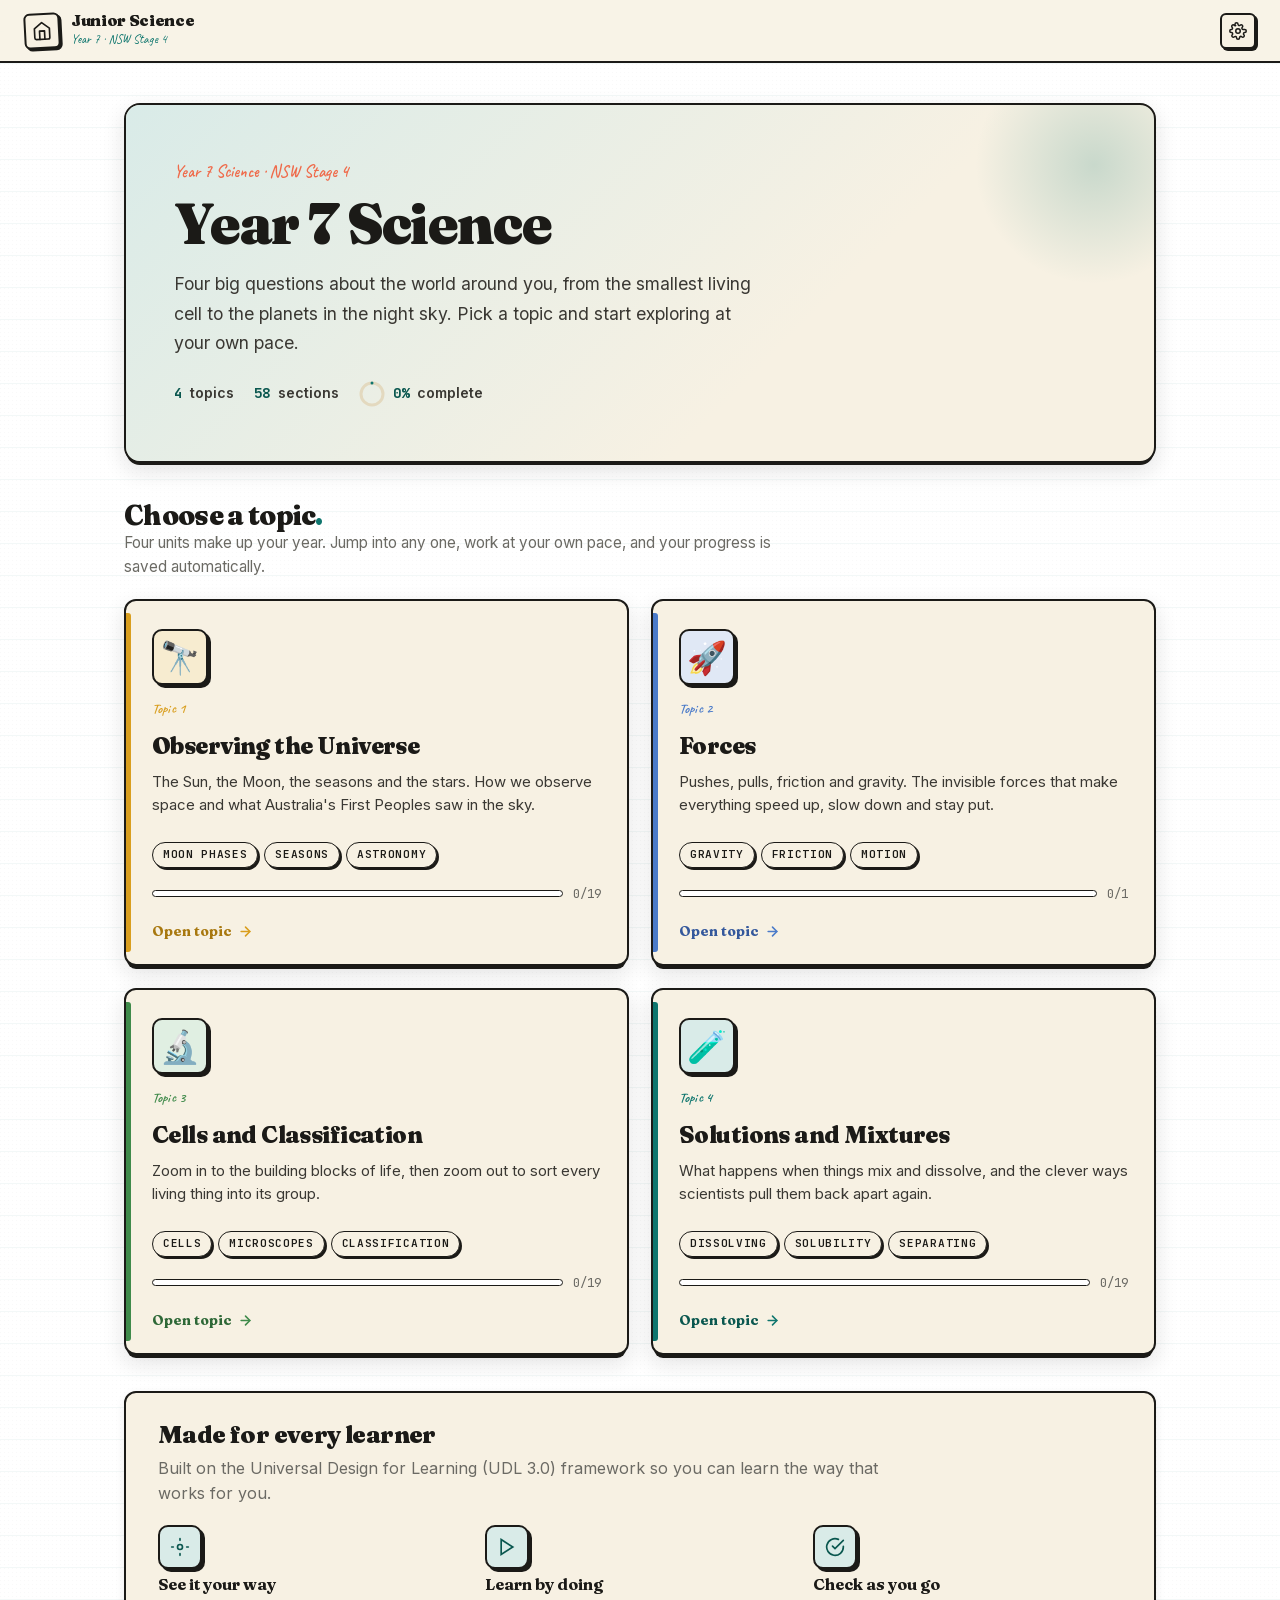
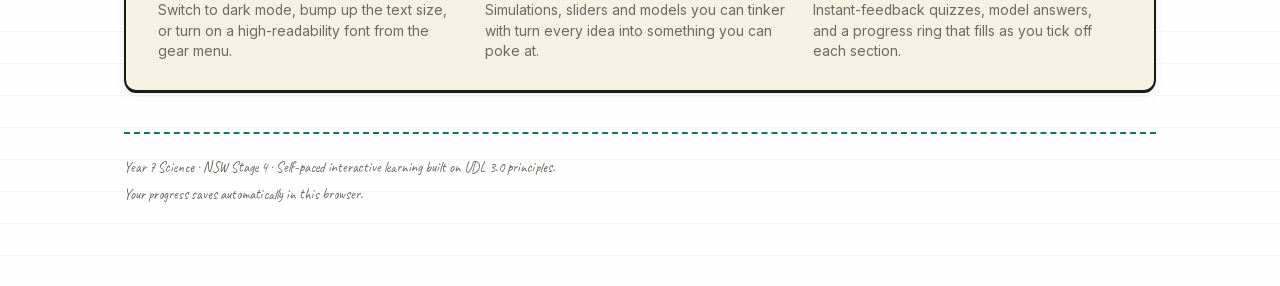
==== commit c91e4a14: "Add search, end-of-topic review, progress codes, and self-hosted fonts - In-topic search (section to" ====
--- a/index.html
+++ b/index.html
@@ -5,9 +5,6 @@
   <meta name="viewport" content="width=device-width, initial-scale=1"/>
   <title>Year 7 Science · NSW Stage 4</title>
   <meta name="description" content="Interactive Year 7 Science: Forces, Cells and Classification, Observing the Universe, and Solutions and Mixtures."/>
-  <link rel="preconnect" href="https://fonts.googleapis.com">
-  <link rel="preconnect" href="https://fonts.gstatic.com" crossorigin>
-  <link href="https://fonts.googleapis.com/css2?family=Fraunces:ital,opsz,wght@0,9..144,400;0,9..144,600;0,9..144,700;0,9..144,900;1,9..144,400;1,9..144,700&family=Inter:wght@400;500;600;700&family=Caveat:wght@400;500;600;700&family=JetBrains+Mono:wght@400;500;600;700&family=Atkinson+Hyperlegible:wght@400;700&display=swap" rel="stylesheet">
   <link rel="stylesheet" href="shared/kit.css"/>
   <link rel="stylesheet" href="shared/hub.css"/>
 </head>
--- a/shared/kit.css
+++ b/shared/kit.css
@@ -566,6 +566,11 @@
 .gloss-entry dt { font-weight: 700; color: var(--accent-deep); }
 .gloss-entry dd { margin: 4px 0 0; color: var(--ink-2); font-size: 0.92rem; }
 
+/* Search results */
+.search-group-h { font-family: var(--font-mono); font-size: 0.7rem; letter-spacing: 0.08em; text-transform: uppercase; color: var(--ink-muted); font-weight: 600; margin: 6px 0 4px; }
+.search-hit { display: flex; align-items: flex-start; gap: 10px; width: 100%; text-align: left; padding: 10px 12px; border-radius: 10px; border: 1.5px solid transparent; background: transparent; color: var(--ink); font-size: 0.95rem; }
+.search-hit:hover { background: var(--bg-2); border-color: var(--border); }
+
 /* ============================================================ Footer */
 .site-footer { margin-top: 40px; padding-top: 22px; border-top: 1.5px solid var(--ink); font-size: 0.82rem; color: var(--ink-muted); display: flex; flex-direction: column; gap: 6px; }
 
@@ -603,3 +608,819 @@
   .topic-head { padding: 24px 20px; }
   .dot-point { padding: 20px 18px; }
 }
+
+/* ============================================================
+   Self-hosted fonts (privacy: no third-party requests to Google).
+   woff2 files live in shared/fonts/. Generated from the same families
+   previously loaded from fonts.googleapis.com.
+   ============================================================ */
+/* latin-ext */
+@font-face {
+  font-family: 'Atkinson Hyperlegible';
+  font-style: normal;
+  font-weight: 400;
+  font-display: swap;
+  src: url("fonts/atkinson-hyperlegible-400-normal-latin-ext.woff2") format('woff2');
+  unicode-range: U+0100-02BA, U+02BD-02C5, U+02C7-02CC, U+02CE-02D7, U+02DD-02FF, U+0304, U+0308, U+0329, U+1D00-1DBF, U+1E00-1E9F, U+1EF2-1EFF, U+2020, U+20A0-20AB, U+20AD-20C0, U+2113, U+2C60-2C7F, U+A720-A7FF;
+}
+/* latin */
+@font-face {
+  font-family: 'Atkinson Hyperlegible';
+  font-style: normal;
+  font-weight: 400;
+  font-display: swap;
+  src: url("fonts/atkinson-hyperlegible-400-normal-latin.woff2") format('woff2');
+  unicode-range: U+0000-00FF, U+0131, U+0152-0153, U+02BB-02BC, U+02C6, U+02DA, U+02DC, U+0304, U+0308, U+0329, U+2000-206F, U+20AC, U+2122, U+2191, U+2193, U+2212, U+2215, U+FEFF, U+FFFD;
+}
+/* latin-ext */
+@font-face {
+  font-family: 'Atkinson Hyperlegible';
+  font-style: normal;
+  font-weight: 700;
+  font-display: swap;
+  src: url("fonts/atkinson-hyperlegible-700-normal-latin-ext.woff2") format('woff2');
+  unicode-range: U+0100-02BA, U+02BD-02C5, U+02C7-02CC, U+02CE-02D7, U+02DD-02FF, U+0304, U+0308, U+0329, U+1D00-1DBF, U+1E00-1E9F, U+1EF2-1EFF, U+2020, U+20A0-20AB, U+20AD-20C0, U+2113, U+2C60-2C7F, U+A720-A7FF;
+}
+/* latin */
+@font-face {
+  font-family: 'Atkinson Hyperlegible';
+  font-style: normal;
+  font-weight: 700;
+  font-display: swap;
+  src: url("fonts/atkinson-hyperlegible-700-normal-latin.woff2") format('woff2');
+  unicode-range: U+0000-00FF, U+0131, U+0152-0153, U+02BB-02BC, U+02C6, U+02DA, U+02DC, U+0304, U+0308, U+0329, U+2000-206F, U+20AC, U+2122, U+2191, U+2193, U+2212, U+2215, U+FEFF, U+FFFD;
+}
+/* cyrillic-ext */
+@font-face {
+  font-family: 'Caveat';
+  font-style: normal;
+  font-weight: 400;
+  font-display: swap;
+  src: url("fonts/caveat-400-normal-cyrillic-ext.woff2") format('woff2');
+  unicode-range: U+0460-052F, U+1C80-1C8A, U+20B4, U+2DE0-2DFF, U+A640-A69F, U+FE2E-FE2F;
+}
+/* cyrillic */
+@font-face {
+  font-family: 'Caveat';
+  font-style: normal;
+  font-weight: 400;
+  font-display: swap;
+  src: url("fonts/caveat-400-normal-cyrillic.woff2") format('woff2');
+  unicode-range: U+0301, U+0400-045F, U+0490-0491, U+04B0-04B1, U+2116;
+}
+/* latin-ext */
+@font-face {
+  font-family: 'Caveat';
+  font-style: normal;
+  font-weight: 400;
+  font-display: swap;
+  src: url("fonts/caveat-400-normal-latin-ext.woff2") format('woff2');
+  unicode-range: U+0100-02BA, U+02BD-02C5, U+02C7-02CC, U+02CE-02D7, U+02DD-02FF, U+0304, U+0308, U+0329, U+1D00-1DBF, U+1E00-1E9F, U+1EF2-1EFF, U+2020, U+20A0-20AB, U+20AD-20C0, U+2113, U+2C60-2C7F, U+A720-A7FF;
+}
+/* latin */
+@font-face {
+  font-family: 'Caveat';
+  font-style: normal;
+  font-weight: 400;
+  font-display: swap;
+  src: url("fonts/caveat-400-normal-latin.woff2") format('woff2');
+  unicode-range: U+0000-00FF, U+0131, U+0152-0153, U+02BB-02BC, U+02C6, U+02DA, U+02DC, U+0304, U+0308, U+0329, U+2000-206F, U+20AC, U+2122, U+2191, U+2193, U+2212, U+2215, U+FEFF, U+FFFD;
+}
+/* cyrillic-ext */
+@font-face {
+  font-family: 'Caveat';
+  font-style: normal;
+  font-weight: 500;
+  font-display: swap;
+  src: url("fonts/caveat-400-normal-cyrillic-ext.woff2") format('woff2');
+  unicode-range: U+0460-052F, U+1C80-1C8A, U+20B4, U+2DE0-2DFF, U+A640-A69F, U+FE2E-FE2F;
+}
+/* cyrillic */
+@font-face {
+  font-family: 'Caveat';
+  font-style: normal;
+  font-weight: 500;
+  font-display: swap;
+  src: url("fonts/caveat-400-normal-cyrillic.woff2") format('woff2');
+  unicode-range: U+0301, U+0400-045F, U+0490-0491, U+04B0-04B1, U+2116;
+}
+/* latin-ext */
+@font-face {
+  font-family: 'Caveat';
+  font-style: normal;
+  font-weight: 500;
+  font-display: swap;
+  src: url("fonts/caveat-400-normal-latin-ext.woff2") format('woff2');
+  unicode-range: U+0100-02BA, U+02BD-02C5, U+02C7-02CC, U+02CE-02D7, U+02DD-02FF, U+0304, U+0308, U+0329, U+1D00-1DBF, U+1E00-1E9F, U+1EF2-1EFF, U+2020, U+20A0-20AB, U+20AD-20C0, U+2113, U+2C60-2C7F, U+A720-A7FF;
+}
+/* latin */
+@font-face {
+  font-family: 'Caveat';
+  font-style: normal;
+  font-weight: 500;
+  font-display: swap;
+  src: url("fonts/caveat-400-normal-latin.woff2") format('woff2');
+  unicode-range: U+0000-00FF, U+0131, U+0152-0153, U+02BB-02BC, U+02C6, U+02DA, U+02DC, U+0304, U+0308, U+0329, U+2000-206F, U+20AC, U+2122, U+2191, U+2193, U+2212, U+2215, U+FEFF, U+FFFD;
+}
+/* cyrillic-ext */
+@font-face {
+  font-family: 'Caveat';
+  font-style: normal;
+  font-weight: 600;
+  font-display: swap;
+  src: url("fonts/caveat-400-normal-cyrillic-ext.woff2") format('woff2');
+  unicode-range: U+0460-052F, U+1C80-1C8A, U+20B4, U+2DE0-2DFF, U+A640-A69F, U+FE2E-FE2F;
+}
+/* cyrillic */
+@font-face {
+  font-family: 'Caveat';
+  font-style: normal;
+  font-weight: 600;
+  font-display: swap;
+  src: url("fonts/caveat-400-normal-cyrillic.woff2") format('woff2');
+  unicode-range: U+0301, U+0400-045F, U+0490-0491, U+04B0-04B1, U+2116;
+}
+/* latin-ext */
+@font-face {
+  font-family: 'Caveat';
+  font-style: normal;
+  font-weight: 600;
+  font-display: swap;
+  src: url("fonts/caveat-400-normal-latin-ext.woff2") format('woff2');
+  unicode-range: U+0100-02BA, U+02BD-02C5, U+02C7-02CC, U+02CE-02D7, U+02DD-02FF, U+0304, U+0308, U+0329, U+1D00-1DBF, U+1E00-1E9F, U+1EF2-1EFF, U+2020, U+20A0-20AB, U+20AD-20C0, U+2113, U+2C60-2C7F, U+A720-A7FF;
+}
+/* latin */
+@font-face {
+  font-family: 'Caveat';
+  font-style: normal;
+  font-weight: 600;
+  font-display: swap;
+  src: url("fonts/caveat-400-normal-latin.woff2") format('woff2');
+  unicode-range: U+0000-00FF, U+0131, U+0152-0153, U+02BB-02BC, U+02C6, U+02DA, U+02DC, U+0304, U+0308, U+0329, U+2000-206F, U+20AC, U+2122, U+2191, U+2193, U+2212, U+2215, U+FEFF, U+FFFD;
+}
+/* cyrillic-ext */
+@font-face {
+  font-family: 'Caveat';
+  font-style: normal;
+  font-weight: 700;
+  font-display: swap;
+  src: url("fonts/caveat-400-normal-cyrillic-ext.woff2") format('woff2');
+  unicode-range: U+0460-052F, U+1C80-1C8A, U+20B4, U+2DE0-2DFF, U+A640-A69F, U+FE2E-FE2F;
+}
+/* cyrillic */
+@font-face {
+  font-family: 'Caveat';
+  font-style: normal;
+  font-weight: 700;
+  font-display: swap;
+  src: url("fonts/caveat-400-normal-cyrillic.woff2") format('woff2');
+  unicode-range: U+0301, U+0400-045F, U+0490-0491, U+04B0-04B1, U+2116;
+}
+/* latin-ext */
+@font-face {
+  font-family: 'Caveat';
+  font-style: normal;
+  font-weight: 700;
+  font-display: swap;
+  src: url("fonts/caveat-400-normal-latin-ext.woff2") format('woff2');
+  unicode-range: U+0100-02BA, U+02BD-02C5, U+02C7-02CC, U+02CE-02D7, U+02DD-02FF, U+0304, U+0308, U+0329, U+1D00-1DBF, U+1E00-1E9F, U+1EF2-1EFF, U+2020, U+20A0-20AB, U+20AD-20C0, U+2113, U+2C60-2C7F, U+A720-A7FF;
+}
+/* latin */
+@font-face {
+  font-family: 'Caveat';
+  font-style: normal;
+  font-weight: 700;
+  font-display: swap;
+  src: url("fonts/caveat-400-normal-latin.woff2") format('woff2');
+  unicode-range: U+0000-00FF, U+0131, U+0152-0153, U+02BB-02BC, U+02C6, U+02DA, U+02DC, U+0304, U+0308, U+0329, U+2000-206F, U+20AC, U+2122, U+2191, U+2193, U+2212, U+2215, U+FEFF, U+FFFD;
+}
+/* vietnamese */
+@font-face {
+  font-family: 'Fraunces';
+  font-style: italic;
+  font-weight: 400;
+  font-display: swap;
+  src: url("fonts/fraunces-400-italic-vietnamese.woff2") format('woff2');
+  unicode-range: U+0102-0103, U+0110-0111, U+0128-0129, U+0168-0169, U+01A0-01A1, U+01AF-01B0, U+0300-0301, U+0303-0304, U+0308-0309, U+0323, U+0329, U+1EA0-1EF9, U+20AB;
+}
+/* latin-ext */
+@font-face {
+  font-family: 'Fraunces';
+  font-style: italic;
+  font-weight: 400;
+  font-display: swap;
+  src: url("fonts/fraunces-400-italic-latin-ext.woff2") format('woff2');
+  unicode-range: U+0100-02BA, U+02BD-02C5, U+02C7-02CC, U+02CE-02D7, U+02DD-02FF, U+0304, U+0308, U+0329, U+1D00-1DBF, U+1E00-1E9F, U+1EF2-1EFF, U+2020, U+20A0-20AB, U+20AD-20C0, U+2113, U+2C60-2C7F, U+A720-A7FF;
+}
+/* latin */
+@font-face {
+  font-family: 'Fraunces';
+  font-style: italic;
+  font-weight: 400;
+  font-display: swap;
+  src: url("fonts/fraunces-400-italic-latin.woff2") format('woff2');
+  unicode-range: U+0000-00FF, U+0131, U+0152-0153, U+02BB-02BC, U+02C6, U+02DA, U+02DC, U+0304, U+0308, U+0329, U+2000-206F, U+20AC, U+2122, U+2191, U+2193, U+2212, U+2215, U+FEFF, U+FFFD;
+}
+/* vietnamese */
+@font-face {
+  font-family: 'Fraunces';
+  font-style: italic;
+  font-weight: 700;
+  font-display: swap;
+  src: url("fonts/fraunces-400-italic-vietnamese.woff2") format('woff2');
+  unicode-range: U+0102-0103, U+0110-0111, U+0128-0129, U+0168-0169, U+01A0-01A1, U+01AF-01B0, U+0300-0301, U+0303-0304, U+0308-0309, U+0323, U+0329, U+1EA0-1EF9, U+20AB;
+}
+/* latin-ext */
+@font-face {
+  font-family: 'Fraunces';
+  font-style: italic;
+  font-weight: 700;
+  font-display: swap;
+  src: url("fonts/fraunces-400-italic-latin-ext.woff2") format('woff2');
+  unicode-range: U+0100-02BA, U+02BD-02C5, U+02C7-02CC, U+02CE-02D7, U+02DD-02FF, U+0304, U+0308, U+0329, U+1D00-1DBF, U+1E00-1E9F, U+1EF2-1EFF, U+2020, U+20A0-20AB, U+20AD-20C0, U+2113, U+2C60-2C7F, U+A720-A7FF;
+}
+/* latin */
+@font-face {
+  font-family: 'Fraunces';
+  font-style: italic;
+  font-weight: 700;
+  font-display: swap;
+  src: url("fonts/fraunces-400-italic-latin.woff2") format('woff2');
+  unicode-range: U+0000-00FF, U+0131, U+0152-0153, U+02BB-02BC, U+02C6, U+02DA, U+02DC, U+0304, U+0308, U+0329, U+2000-206F, U+20AC, U+2122, U+2191, U+2193, U+2212, U+2215, U+FEFF, U+FFFD;
+}
+/* vietnamese */
+@font-face {
+  font-family: 'Fraunces';
+  font-style: normal;
+  font-weight: 400;
+  font-display: swap;
+  src: url("fonts/fraunces-400-normal-vietnamese.woff2") format('woff2');
+  unicode-range: U+0102-0103, U+0110-0111, U+0128-0129, U+0168-0169, U+01A0-01A1, U+01AF-01B0, U+0300-0301, U+0303-0304, U+0308-0309, U+0323, U+0329, U+1EA0-1EF9, U+20AB;
+}
+/* latin-ext */
+@font-face {
+  font-family: 'Fraunces';
+  font-style: normal;
+  font-weight: 400;
+  font-display: swap;
+  src: url("fonts/fraunces-400-normal-latin-ext.woff2") format('woff2');
+  unicode-range: U+0100-02BA, U+02BD-02C5, U+02C7-02CC, U+02CE-02D7, U+02DD-02FF, U+0304, U+0308, U+0329, U+1D00-1DBF, U+1E00-1E9F, U+1EF2-1EFF, U+2020, U+20A0-20AB, U+20AD-20C0, U+2113, U+2C60-2C7F, U+A720-A7FF;
+}
+/* latin */
+@font-face {
+  font-family: 'Fraunces';
+  font-style: normal;
+  font-weight: 400;
+  font-display: swap;
+  src: url("fonts/fraunces-400-normal-latin.woff2") format('woff2');
+  unicode-range: U+0000-00FF, U+0131, U+0152-0153, U+02BB-02BC, U+02C6, U+02DA, U+02DC, U+0304, U+0308, U+0329, U+2000-206F, U+20AC, U+2122, U+2191, U+2193, U+2212, U+2215, U+FEFF, U+FFFD;
+}
+/* vietnamese */
+@font-face {
+  font-family: 'Fraunces';
+  font-style: normal;
+  font-weight: 600;
+  font-display: swap;
+  src: url("fonts/fraunces-400-normal-vietnamese.woff2") format('woff2');
+  unicode-range: U+0102-0103, U+0110-0111, U+0128-0129, U+0168-0169, U+01A0-01A1, U+01AF-01B0, U+0300-0301, U+0303-0304, U+0308-0309, U+0323, U+0329, U+1EA0-1EF9, U+20AB;
+}
+/* latin-ext */
+@font-face {
+  font-family: 'Fraunces';
+  font-style: normal;
+  font-weight: 600;
+  font-display: swap;
+  src: url("fonts/fraunces-400-normal-latin-ext.woff2") format('woff2');
+  unicode-range: U+0100-02BA, U+02BD-02C5, U+02C7-02CC, U+02CE-02D7, U+02DD-02FF, U+0304, U+0308, U+0329, U+1D00-1DBF, U+1E00-1E9F, U+1EF2-1EFF, U+2020, U+20A0-20AB, U+20AD-20C0, U+2113, U+2C60-2C7F, U+A720-A7FF;
+}
+/* latin */
+@font-face {
+  font-family: 'Fraunces';
+  font-style: normal;
+  font-weight: 600;
+  font-display: swap;
+  src: url("fonts/fraunces-400-normal-latin.woff2") format('woff2');
+  unicode-range: U+0000-00FF, U+0131, U+0152-0153, U+02BB-02BC, U+02C6, U+02DA, U+02DC, U+0304, U+0308, U+0329, U+2000-206F, U+20AC, U+2122, U+2191, U+2193, U+2212, U+2215, U+FEFF, U+FFFD;
+}
+/* vietnamese */
+@font-face {
+  font-family: 'Fraunces';
+  font-style: normal;
+  font-weight: 700;
+  font-display: swap;
+  src: url("fonts/fraunces-400-normal-vietnamese.woff2") format('woff2');
+  unicode-range: U+0102-0103, U+0110-0111, U+0128-0129, U+0168-0169, U+01A0-01A1, U+01AF-01B0, U+0300-0301, U+0303-0304, U+0308-0309, U+0323, U+0329, U+1EA0-1EF9, U+20AB;
+}
+/* latin-ext */
+@font-face {
+  font-family: 'Fraunces';
+  font-style: normal;
+  font-weight: 700;
+  font-display: swap;
+  src: url("fonts/fraunces-400-normal-latin-ext.woff2") format('woff2');
+  unicode-range: U+0100-02BA, U+02BD-02C5, U+02C7-02CC, U+02CE-02D7, U+02DD-02FF, U+0304, U+0308, U+0329, U+1D00-1DBF, U+1E00-1E9F, U+1EF2-1EFF, U+2020, U+20A0-20AB, U+20AD-20C0, U+2113, U+2C60-2C7F, U+A720-A7FF;
+}
+/* latin */
+@font-face {
+  font-family: 'Fraunces';
+  font-style: normal;
+  font-weight: 700;
+  font-display: swap;
+  src: url("fonts/fraunces-400-normal-latin.woff2") format('woff2');
+  unicode-range: U+0000-00FF, U+0131, U+0152-0153, U+02BB-02BC, U+02C6, U+02DA, U+02DC, U+0304, U+0308, U+0329, U+2000-206F, U+20AC, U+2122, U+2191, U+2193, U+2212, U+2215, U+FEFF, U+FFFD;
+}
+/* vietnamese */
+@font-face {
+  font-family: 'Fraunces';
+  font-style: normal;
+  font-weight: 900;
+  font-display: swap;
+  src: url("fonts/fraunces-400-normal-vietnamese.woff2") format('woff2');
+  unicode-range: U+0102-0103, U+0110-0111, U+0128-0129, U+0168-0169, U+01A0-01A1, U+01AF-01B0, U+0300-0301, U+0303-0304, U+0308-0309, U+0323, U+0329, U+1EA0-1EF9, U+20AB;
+}
+/* latin-ext */
+@font-face {
+  font-family: 'Fraunces';
+  font-style: normal;
+  font-weight: 900;
+  font-display: swap;
+  src: url("fonts/fraunces-400-normal-latin-ext.woff2") format('woff2');
+  unicode-range: U+0100-02BA, U+02BD-02C5, U+02C7-02CC, U+02CE-02D7, U+02DD-02FF, U+0304, U+0308, U+0329, U+1D00-1DBF, U+1E00-1E9F, U+1EF2-1EFF, U+2020, U+20A0-20AB, U+20AD-20C0, U+2113, U+2C60-2C7F, U+A720-A7FF;
+}
+/* latin */
+@font-face {
+  font-family: 'Fraunces';
+  font-style: normal;
+  font-weight: 900;
+  font-display: swap;
+  src: url("fonts/fraunces-400-normal-latin.woff2") format('woff2');
+  unicode-range: U+0000-00FF, U+0131, U+0152-0153, U+02BB-02BC, U+02C6, U+02DA, U+02DC, U+0304, U+0308, U+0329, U+2000-206F, U+20AC, U+2122, U+2191, U+2193, U+2212, U+2215, U+FEFF, U+FFFD;
+}
+/* cyrillic-ext */
+@font-face {
+  font-family: 'Inter';
+  font-style: normal;
+  font-weight: 400;
+  font-display: swap;
+  src: url("fonts/inter-400-normal-cyrillic-ext.woff2") format('woff2');
+  unicode-range: U+0460-052F, U+1C80-1C8A, U+20B4, U+2DE0-2DFF, U+A640-A69F, U+FE2E-FE2F;
+}
+/* cyrillic */
+@font-face {
+  font-family: 'Inter';
+  font-style: normal;
+  font-weight: 400;
+  font-display: swap;
+  src: url("fonts/inter-400-normal-cyrillic.woff2") format('woff2');
+  unicode-range: U+0301, U+0400-045F, U+0490-0491, U+04B0-04B1, U+2116;
+}
+/* greek-ext */
+@font-face {
+  font-family: 'Inter';
+  font-style: normal;
+  font-weight: 400;
+  font-display: swap;
+  src: url("fonts/inter-400-normal-greek-ext.woff2") format('woff2');
+  unicode-range: U+1F00-1FFF;
+}
+/* greek */
+@font-face {
+  font-family: 'Inter';
+  font-style: normal;
+  font-weight: 400;
+  font-display: swap;
+  src: url("fonts/inter-400-normal-greek.woff2") format('woff2');
+  unicode-range: U+0370-0377, U+037A-037F, U+0384-038A, U+038C, U+038E-03A1, U+03A3-03FF;
+}
+/* vietnamese */
+@font-face {
+  font-family: 'Inter';
+  font-style: normal;
+  font-weight: 400;
+  font-display: swap;
+  src: url("fonts/inter-400-normal-vietnamese.woff2") format('woff2');
+  unicode-range: U+0102-0103, U+0110-0111, U+0128-0129, U+0168-0169, U+01A0-01A1, U+01AF-01B0, U+0300-0301, U+0303-0304, U+0308-0309, U+0323, U+0329, U+1EA0-1EF9, U+20AB;
+}
+/* latin-ext */
+@font-face {
+  font-family: 'Inter';
+  font-style: normal;
+  font-weight: 400;
+  font-display: swap;
+  src: url("fonts/inter-400-normal-latin-ext.woff2") format('woff2');
+  unicode-range: U+0100-02BA, U+02BD-02C5, U+02C7-02CC, U+02CE-02D7, U+02DD-02FF, U+0304, U+0308, U+0329, U+1D00-1DBF, U+1E00-1E9F, U+1EF2-1EFF, U+2020, U+20A0-20AB, U+20AD-20C0, U+2113, U+2C60-2C7F, U+A720-A7FF;
+}
+/* latin */
+@font-face {
+  font-family: 'Inter';
+  font-style: normal;
+  font-weight: 400;
+  font-display: swap;
+  src: url("fonts/inter-400-normal-latin.woff2") format('woff2');
+  unicode-range: U+0000-00FF, U+0131, U+0152-0153, U+02BB-02BC, U+02C6, U+02DA, U+02DC, U+0304, U+0308, U+0329, U+2000-206F, U+20AC, U+2122, U+2191, U+2193, U+2212, U+2215, U+FEFF, U+FFFD;
+}
+/* cyrillic-ext */
+@font-face {
+  font-family: 'Inter';
+  font-style: normal;
+  font-weight: 500;
+  font-display: swap;
+  src: url("fonts/inter-400-normal-cyrillic-ext.woff2") format('woff2');
+  unicode-range: U+0460-052F, U+1C80-1C8A, U+20B4, U+2DE0-2DFF, U+A640-A69F, U+FE2E-FE2F;
+}
+/* cyrillic */
+@font-face {
+  font-family: 'Inter';
+  font-style: normal;
+  font-weight: 500;
+  font-display: swap;
+  src: url("fonts/inter-400-normal-cyrillic.woff2") format('woff2');
+  unicode-range: U+0301, U+0400-045F, U+0490-0491, U+04B0-04B1, U+2116;
+}
+/* greek-ext */
+@font-face {
+  font-family: 'Inter';
+  font-style: normal;
+  font-weight: 500;
+  font-display: swap;
+  src: url("fonts/inter-400-normal-greek-ext.woff2") format('woff2');
+  unicode-range: U+1F00-1FFF;
+}
+/* greek */
+@font-face {
+  font-family: 'Inter';
+  font-style: normal;
+  font-weight: 500;
+  font-display: swap;
+  src: url("fonts/inter-400-normal-greek.woff2") format('woff2');
+  unicode-range: U+0370-0377, U+037A-037F, U+0384-038A, U+038C, U+038E-03A1, U+03A3-03FF;
+}
+/* vietnamese */
+@font-face {
+  font-family: 'Inter';
+  font-style: normal;
+  font-weight: 500;
+  font-display: swap;
+  src: url("fonts/inter-400-normal-vietnamese.woff2") format('woff2');
+  unicode-range: U+0102-0103, U+0110-0111, U+0128-0129, U+0168-0169, U+01A0-01A1, U+01AF-01B0, U+0300-0301, U+0303-0304, U+0308-0309, U+0323, U+0329, U+1EA0-1EF9, U+20AB;
+}
+/* latin-ext */
+@font-face {
+  font-family: 'Inter';
+  font-style: normal;
+  font-weight: 500;
+  font-display: swap;
+  src: url("fonts/inter-400-normal-latin-ext.woff2") format('woff2');
+  unicode-range: U+0100-02BA, U+02BD-02C5, U+02C7-02CC, U+02CE-02D7, U+02DD-02FF, U+0304, U+0308, U+0329, U+1D00-1DBF, U+1E00-1E9F, U+1EF2-1EFF, U+2020, U+20A0-20AB, U+20AD-20C0, U+2113, U+2C60-2C7F, U+A720-A7FF;
+}
+/* latin */
+@font-face {
+  font-family: 'Inter';
+  font-style: normal;
+  font-weight: 500;
+  font-display: swap;
+  src: url("fonts/inter-400-normal-latin.woff2") format('woff2');
+  unicode-range: U+0000-00FF, U+0131, U+0152-0153, U+02BB-02BC, U+02C6, U+02DA, U+02DC, U+0304, U+0308, U+0329, U+2000-206F, U+20AC, U+2122, U+2191, U+2193, U+2212, U+2215, U+FEFF, U+FFFD;
+}
+/* cyrillic-ext */
+@font-face {
+  font-family: 'Inter';
+  font-style: normal;
+  font-weight: 600;
+  font-display: swap;
+  src: url("fonts/inter-400-normal-cyrillic-ext.woff2") format('woff2');
+  unicode-range: U+0460-052F, U+1C80-1C8A, U+20B4, U+2DE0-2DFF, U+A640-A69F, U+FE2E-FE2F;
+}
+/* cyrillic */
+@font-face {
+  font-family: 'Inter';
+  font-style: normal;
+  font-weight: 600;
+  font-display: swap;
+  src: url("fonts/inter-400-normal-cyrillic.woff2") format('woff2');
+  unicode-range: U+0301, U+0400-045F, U+0490-0491, U+04B0-04B1, U+2116;
+}
+/* greek-ext */
+@font-face {
+  font-family: 'Inter';
+  font-style: normal;
+  font-weight: 600;
+  font-display: swap;
+  src: url("fonts/inter-400-normal-greek-ext.woff2") format('woff2');
+  unicode-range: U+1F00-1FFF;
+}
+/* greek */
+@font-face {
+  font-family: 'Inter';
+  font-style: normal;
+  font-weight: 600;
+  font-display: swap;
+  src: url("fonts/inter-400-normal-greek.woff2") format('woff2');
+  unicode-range: U+0370-0377, U+037A-037F, U+0384-038A, U+038C, U+038E-03A1, U+03A3-03FF;
+}
+/* vietnamese */
+@font-face {
+  font-family: 'Inter';
+  font-style: normal;
+  font-weight: 600;
+  font-display: swap;
+  src: url("fonts/inter-400-normal-vietnamese.woff2") format('woff2');
+  unicode-range: U+0102-0103, U+0110-0111, U+0128-0129, U+0168-0169, U+01A0-01A1, U+01AF-01B0, U+0300-0301, U+0303-0304, U+0308-0309, U+0323, U+0329, U+1EA0-1EF9, U+20AB;
+}
+/* latin-ext */
+@font-face {
+  font-family: 'Inter';
+  font-style: normal;
+  font-weight: 600;
+  font-display: swap;
+  src: url("fonts/inter-400-normal-latin-ext.woff2") format('woff2');
+  unicode-range: U+0100-02BA, U+02BD-02C5, U+02C7-02CC, U+02CE-02D7, U+02DD-02FF, U+0304, U+0308, U+0329, U+1D00-1DBF, U+1E00-1E9F, U+1EF2-1EFF, U+2020, U+20A0-20AB, U+20AD-20C0, U+2113, U+2C60-2C7F, U+A720-A7FF;
+}
+/* latin */
+@font-face {
+  font-family: 'Inter';
+  font-style: normal;
+  font-weight: 600;
+  font-display: swap;
+  src: url("fonts/inter-400-normal-latin.woff2") format('woff2');
+  unicode-range: U+0000-00FF, U+0131, U+0152-0153, U+02BB-02BC, U+02C6, U+02DA, U+02DC, U+0304, U+0308, U+0329, U+2000-206F, U+20AC, U+2122, U+2191, U+2193, U+2212, U+2215, U+FEFF, U+FFFD;
+}
+/* cyrillic-ext */
+@font-face {
+  font-family: 'Inter';
+  font-style: normal;
+  font-weight: 700;
+  font-display: swap;
+  src: url("fonts/inter-400-normal-cyrillic-ext.woff2") format('woff2');
+  unicode-range: U+0460-052F, U+1C80-1C8A, U+20B4, U+2DE0-2DFF, U+A640-A69F, U+FE2E-FE2F;
+}
+/* cyrillic */
+@font-face {
+  font-family: 'Inter';
+  font-style: normal;
+  font-weight: 700;
+  font-display: swap;
+  src: url("fonts/inter-400-normal-cyrillic.woff2") format('woff2');
+  unicode-range: U+0301, U+0400-045F, U+0490-0491, U+04B0-04B1, U+2116;
+}
+/* greek-ext */
+@font-face {
+  font-family: 'Inter';
+  font-style: normal;
+  font-weight: 700;
+  font-display: swap;
+  src: url("fonts/inter-400-normal-greek-ext.woff2") format('woff2');
+  unicode-range: U+1F00-1FFF;
+}
+/* greek */
+@font-face {
+  font-family: 'Inter';
+  font-style: normal;
+  font-weight: 700;
+  font-display: swap;
+  src: url("fonts/inter-400-normal-greek.woff2") format('woff2');
+  unicode-range: U+0370-0377, U+037A-037F, U+0384-038A, U+038C, U+038E-03A1, U+03A3-03FF;
+}
+/* vietnamese */
+@font-face {
+  font-family: 'Inter';
+  font-style: normal;
+  font-weight: 700;
+  font-display: swap;
+  src: url("fonts/inter-400-normal-vietnamese.woff2") format('woff2');
+  unicode-range: U+0102-0103, U+0110-0111, U+0128-0129, U+0168-0169, U+01A0-01A1, U+01AF-01B0, U+0300-0301, U+0303-0304, U+0308-0309, U+0323, U+0329, U+1EA0-1EF9, U+20AB;
+}
+/* latin-ext */
+@font-face {
+  font-family: 'Inter';
+  font-style: normal;
+  font-weight: 700;
+  font-display: swap;
+  src: url("fonts/inter-400-normal-latin-ext.woff2") format('woff2');
+  unicode-range: U+0100-02BA, U+02BD-02C5, U+02C7-02CC, U+02CE-02D7, U+02DD-02FF, U+0304, U+0308, U+0329, U+1D00-1DBF, U+1E00-1E9F, U+1EF2-1EFF, U+2020, U+20A0-20AB, U+20AD-20C0, U+2113, U+2C60-2C7F, U+A720-A7FF;
+}
+/* latin */
+@font-face {
+  font-family: 'Inter';
+  font-style: normal;
+  font-weight: 700;
+  font-display: swap;
+  src: url("fonts/inter-400-normal-latin.woff2") format('woff2');
+  unicode-range: U+0000-00FF, U+0131, U+0152-0153, U+02BB-02BC, U+02C6, U+02DA, U+02DC, U+0304, U+0308, U+0329, U+2000-206F, U+20AC, U+2122, U+2191, U+2193, U+2212, U+2215, U+FEFF, U+FFFD;
+}
+/* cyrillic-ext */
+@font-face {
+  font-family: 'JetBrains Mono';
+  font-style: normal;
+  font-weight: 400;
+  font-display: swap;
+  src: url("fonts/jetbrains-mono-400-normal-cyrillic-ext.woff2") format('woff2');
+  unicode-range: U+0460-052F, U+1C80-1C8A, U+20B4, U+2DE0-2DFF, U+A640-A69F, U+FE2E-FE2F;
+}
+/* cyrillic */
+@font-face {
+  font-family: 'JetBrains Mono';
+  font-style: normal;
+  font-weight: 400;
+  font-display: swap;
+  src: url("fonts/jetbrains-mono-400-normal-cyrillic.woff2") format('woff2');
+  unicode-range: U+0301, U+0400-045F, U+0490-0491, U+04B0-04B1, U+2116;
+}
+/* greek */
+@font-face {
+  font-family: 'JetBrains Mono';
+  font-style: normal;
+  font-weight: 400;
+  font-display: swap;
+  src: url("fonts/jetbrains-mono-400-normal-greek.woff2") format('woff2');
+  unicode-range: U+0370-0377, U+037A-037F, U+0384-038A, U+038C, U+038E-03A1, U+03A3-03FF;
+}
+/* vietnamese */
+@font-face {
+  font-family: 'JetBrains Mono';
+  font-style: normal;
+  font-weight: 400;
+  font-display: swap;
+  src: url("fonts/jetbrains-mono-400-normal-vietnamese.woff2") format('woff2');
+  unicode-range: U+0102-0103, U+0110-0111, U+0128-0129, U+0168-0169, U+01A0-01A1, U+01AF-01B0, U+0300-0301, U+0303-0304, U+0308-0309, U+0323, U+0329, U+1EA0-1EF9, U+20AB;
+}
+/* latin-ext */
+@font-face {
+  font-family: 'JetBrains Mono';
+  font-style: normal;
+  font-weight: 400;
+  font-display: swap;
+  src: url("fonts/jetbrains-mono-400-normal-latin-ext.woff2") format('woff2');
+  unicode-range: U+0100-02BA, U+02BD-02C5, U+02C7-02CC, U+02CE-02D7, U+02DD-02FF, U+0304, U+0308, U+0329, U+1D00-1DBF, U+1E00-1E9F, U+1EF2-1EFF, U+2020, U+20A0-20AB, U+20AD-20C0, U+2113, U+2C60-2C7F, U+A720-A7FF;
+}
+/* latin */
+@font-face {
+  font-family: 'JetBrains Mono';
+  font-style: normal;
+  font-weight: 400;
+  font-display: swap;
+  src: url("fonts/jetbrains-mono-400-normal-latin.woff2") format('woff2');
+  unicode-range: U+0000-00FF, U+0131, U+0152-0153, U+02BB-02BC, U+02C6, U+02DA, U+02DC, U+0304, U+0308, U+0329, U+2000-206F, U+20AC, U+2122, U+2191, U+2193, U+2212, U+2215, U+FEFF, U+FFFD;
+}
+/* cyrillic-ext */
+@font-face {
+  font-family: 'JetBrains Mono';
+  font-style: normal;
+  font-weight: 500;
+  font-display: swap;
+  src: url("fonts/jetbrains-mono-400-normal-cyrillic-ext.woff2") format('woff2');
+  unicode-range: U+0460-052F, U+1C80-1C8A, U+20B4, U+2DE0-2DFF, U+A640-A69F, U+FE2E-FE2F;
+}
+/* cyrillic */
+@font-face {
+  font-family: 'JetBrains Mono';
+  font-style: normal;
+  font-weight: 500;
+  font-display: swap;
+  src: url("fonts/jetbrains-mono-400-normal-cyrillic.woff2") format('woff2');
+  unicode-range: U+0301, U+0400-045F, U+0490-0491, U+04B0-04B1, U+2116;
+}
+/* greek */
+@font-face {
+  font-family: 'JetBrains Mono';
+  font-style: normal;
+  font-weight: 500;
+  font-display: swap;
+  src: url("fonts/jetbrains-mono-400-normal-greek.woff2") format('woff2');
+  unicode-range: U+0370-0377, U+037A-037F, U+0384-038A, U+038C, U+038E-03A1, U+03A3-03FF;
+}
+/* vietnamese */
+@font-face {
+  font-family: 'JetBrains Mono';
+  font-style: normal;
+  font-weight: 500;
+  font-display: swap;
+  src: url("fonts/jetbrains-mono-400-normal-vietnamese.woff2") format('woff2');
+  unicode-range: U+0102-0103, U+0110-0111, U+0128-0129, U+0168-0169, U+01A0-01A1, U+01AF-01B0, U+0300-0301, U+0303-0304, U+0308-0309, U+0323, U+0329, U+1EA0-1EF9, U+20AB;
+}
+/* latin-ext */
+@font-face {
+  font-family: 'JetBrains Mono';
+  font-style: normal;
+  font-weight: 500;
+  font-display: swap;
+  src: url("fonts/jetbrains-mono-400-normal-latin-ext.woff2") format('woff2');
+  unicode-range: U+0100-02BA, U+02BD-02C5, U+02C7-02CC, U+02CE-02D7, U+02DD-02FF, U+0304, U+0308, U+0329, U+1D00-1DBF, U+1E00-1E9F, U+1EF2-1EFF, U+2020, U+20A0-20AB, U+20AD-20C0, U+2113, U+2C60-2C7F, U+A720-A7FF;
+}
+/* latin */
+@font-face {
+  font-family: 'JetBrains Mono';
+  font-style: normal;
+  font-weight: 500;
+  font-display: swap;
+  src: url("fonts/jetbrains-mono-400-normal-latin.woff2") format('woff2');
+  unicode-range: U+0000-00FF, U+0131, U+0152-0153, U+02BB-02BC, U+02C6, U+02DA, U+02DC, U+0304, U+0308, U+0329, U+2000-206F, U+20AC, U+2122, U+2191, U+2193, U+2212, U+2215, U+FEFF, U+FFFD;
+}
+/* cyrillic-ext */
+@font-face {
+  font-family: 'JetBrains Mono';
+  font-style: normal;
+  font-weight: 600;
+  font-display: swap;
+  src: url("fonts/jetbrains-mono-400-normal-cyrillic-ext.woff2") format('woff2');
+  unicode-range: U+0460-052F, U+1C80-1C8A, U+20B4, U+2DE0-2DFF, U+A640-A69F, U+FE2E-FE2F;
+}
+/* cyrillic */
+@font-face {
+  font-family: 'JetBrains Mono';
+  font-style: normal;
+  font-weight: 600;
+  font-display: swap;
+  src: url("fonts/jetbrains-mono-400-normal-cyrillic.woff2") format('woff2');
+  unicode-range: U+0301, U+0400-045F, U+0490-0491, U+04B0-04B1, U+2116;
+}
+/* greek */
+@font-face {
+  font-family: 'JetBrains Mono';
+  font-style: normal;
+  font-weight: 600;
+  font-display: swap;
+  src: url("fonts/jetbrains-mono-400-normal-greek.woff2") format('woff2');
+  unicode-range: U+0370-0377, U+037A-037F, U+0384-038A, U+038C, U+038E-03A1, U+03A3-03FF;
+}
+/* vietnamese */
+@font-face {
+  font-family: 'JetBrains Mono';
+  font-style: normal;
+  font-weight: 600;
+  font-display: swap;
+  src: url("fonts/jetbrains-mono-400-normal-vietnamese.woff2") format('woff2');
+  unicode-range: U+0102-0103, U+0110-0111, U+0128-0129, U+0168-0169, U+01A0-01A1, U+01AF-01B0, U+0300-0301, U+0303-0304, U+0308-0309, U+0323, U+0329, U+1EA0-1EF9, U+20AB;
+}
+/* latin-ext */
+@font-face {
+  font-family: 'JetBrains Mono';
+  font-style: normal;
+  font-weight: 600;
+  font-display: swap;
+  src: url("fonts/jetbrains-mono-400-normal-latin-ext.woff2") format('woff2');
+  unicode-range: U+0100-02BA, U+02BD-02C5, U+02C7-02CC, U+02CE-02D7, U+02DD-02FF, U+0304, U+0308, U+0329, U+1D00-1DBF, U+1E00-1E9F, U+1EF2-1EFF, U+2020, U+20A0-20AB, U+20AD-20C0, U+2113, U+2C60-2C7F, U+A720-A7FF;
+}
+/* latin */
+@font-face {
+  font-family: 'JetBrains Mono';
+  font-style: normal;
+  font-weight: 600;
+  font-display: swap;
+  src: url("fonts/jetbrains-mono-400-normal-latin.woff2") format('woff2');
+  unicode-range: U+0000-00FF, U+0131, U+0152-0153, U+02BB-02BC, U+02C6, U+02DA, U+02DC, U+0304, U+0308, U+0329, U+2000-206F, U+20AC, U+2122, U+2191, U+2193, U+2212, U+2215, U+FEFF, U+FFFD;
+}
+/* cyrillic-ext */
+@font-face {
+  font-family: 'JetBrains Mono';
+  font-style: normal;
+  font-weight: 700;
+  font-display: swap;
+  src: url("fonts/jetbrains-mono-400-normal-cyrillic-ext.woff2") format('woff2');
+  unicode-range: U+0460-052F, U+1C80-1C8A, U+20B4, U+2DE0-2DFF, U+A640-A69F, U+FE2E-FE2F;
+}
+/* cyrillic */
+@font-face {
+  font-family: 'JetBrains Mono';
+  font-style: normal;
+  font-weight: 700;
+  font-display: swap;
+  src: url("fonts/jetbrains-mono-400-normal-cyrillic.woff2") format('woff2');
+  unicode-range: U+0301, U+0400-045F, U+0490-0491, U+04B0-04B1, U+2116;
+}
+/* greek */
+@font-face {
+  font-family: 'JetBrains Mono';
+  font-style: normal;
+  font-weight: 700;
+  font-display: swap;
+  src: url("fonts/jetbrains-mono-400-normal-greek.woff2") format('woff2');
+  unicode-range: U+0370-0377, U+037A-037F, U+0384-038A, U+038C, U+038E-03A1, U+03A3-03FF;
+}
+/* vietnamese */
+@font-face {
+  font-family: 'JetBrains Mono';
+  font-style: normal;
+  font-weight: 700;
+  font-display: swap;
+  src: url("fonts/jetbrains-mono-400-normal-vietnamese.woff2") format('woff2');
+  unicode-range: U+0102-0103, U+0110-0111, U+0128-0129, U+0168-0169, U+01A0-01A1, U+01AF-01B0, U+0300-0301, U+0303-0304, U+0308-0309, U+0323, U+0329, U+1EA0-1EF9, U+20AB;
+}
+/* latin-ext */
+@font-face {
+  font-family: 'JetBrains Mono';
+  font-style: normal;
+  font-weight: 700;
+  font-display: swap;
+  src: url("fonts/jetbrains-mono-400-normal-latin-ext.woff2") format('woff2');
+  unicode-range: U+0100-02BA, U+02BD-02C5, U+02C7-02CC, U+02CE-02D7, U+02DD-02FF, U+0304, U+0308, U+0329, U+1D00-1DBF, U+1E00-1E9F, U+1EF2-1EFF, U+2020, U+20A0-20AB, U+20AD-20C0, U+2113, U+2C60-2C7F, U+A720-A7FF;
+}
+/* latin */
+@font-face {
+  font-family: 'JetBrains Mono';
+  font-style: normal;
+  font-weight: 700;
+  font-display: swap;
+  src: url("fonts/jetbrains-mono-400-normal-latin.woff2") format('woff2');
+  unicode-range: U+0000-00FF, U+0131, U+0152-0153, U+02BB-02BC, U+02C6, U+02DA, U+02DC, U+0304, U+0308, U+0329, U+2000-206F, U+20AC, U+2122, U+2191, U+2193, U+2212, U+2215, U+FEFF, U+FFFD;
+}
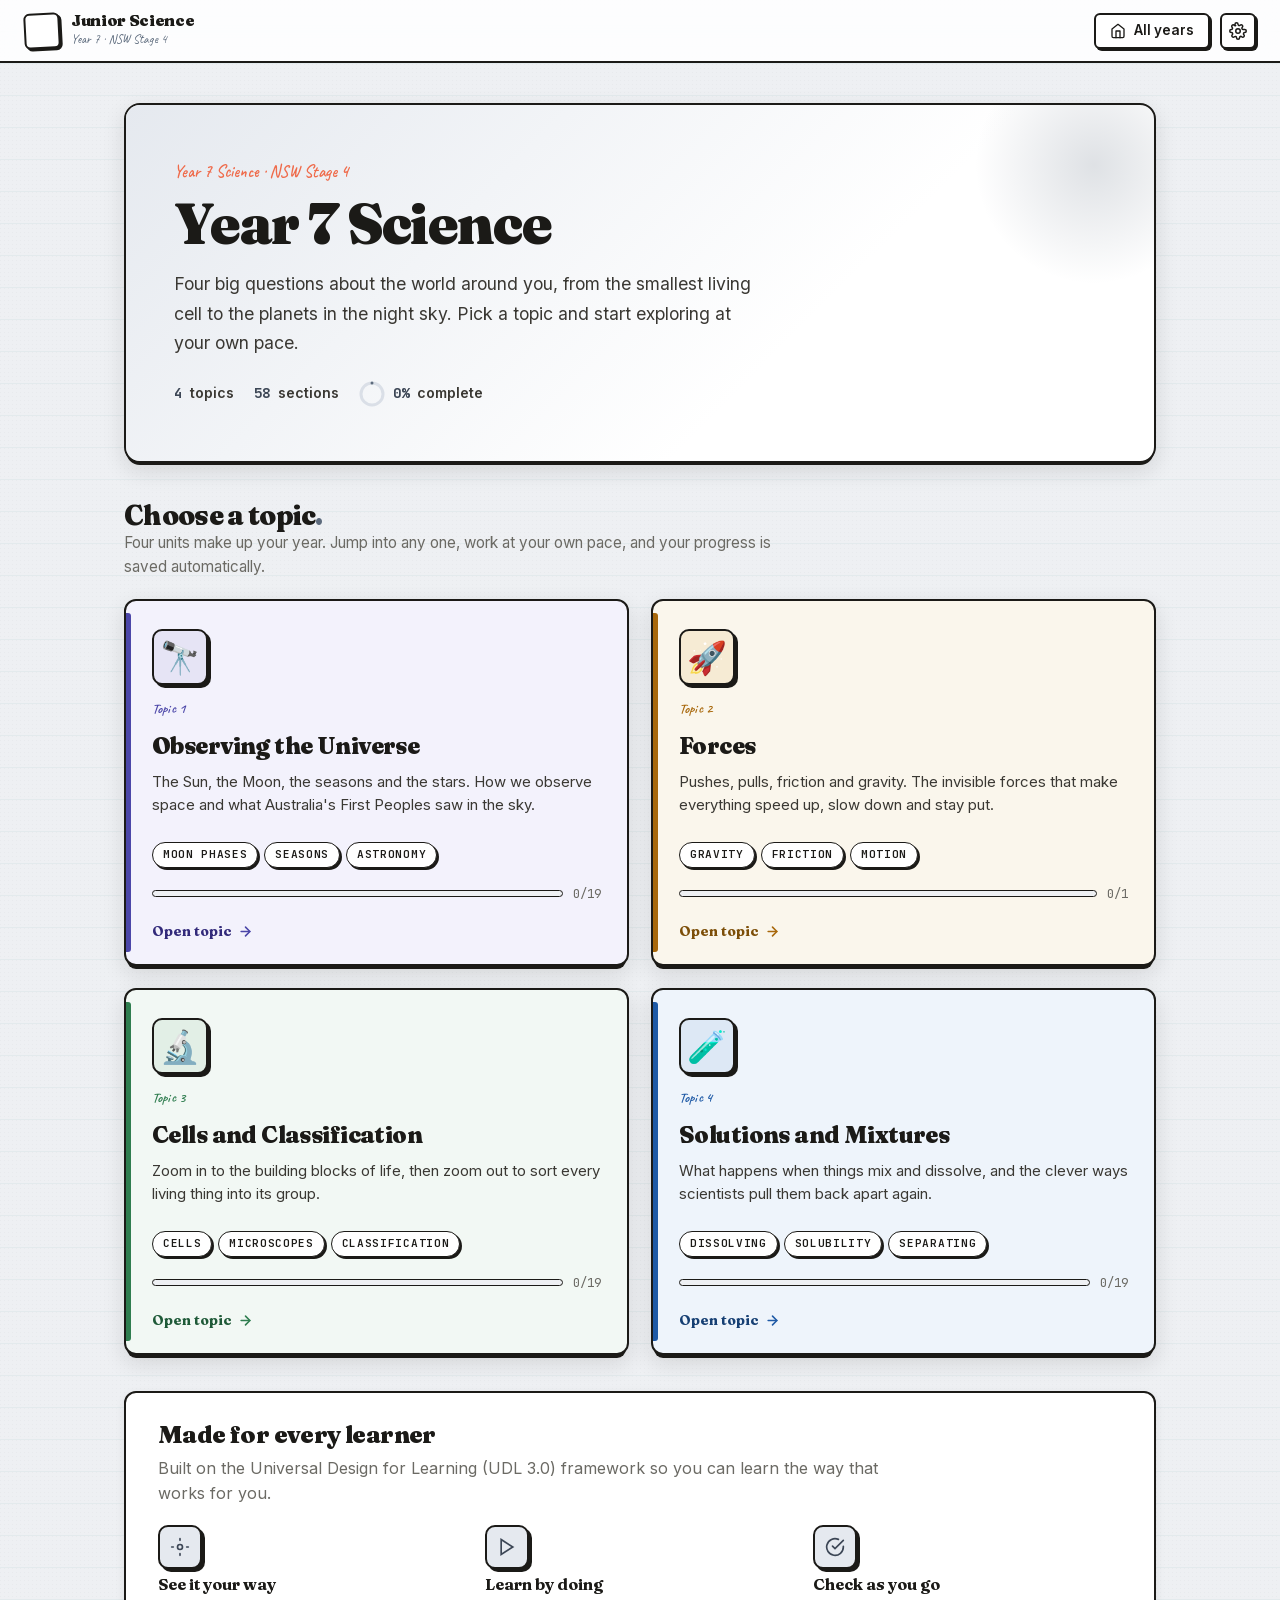
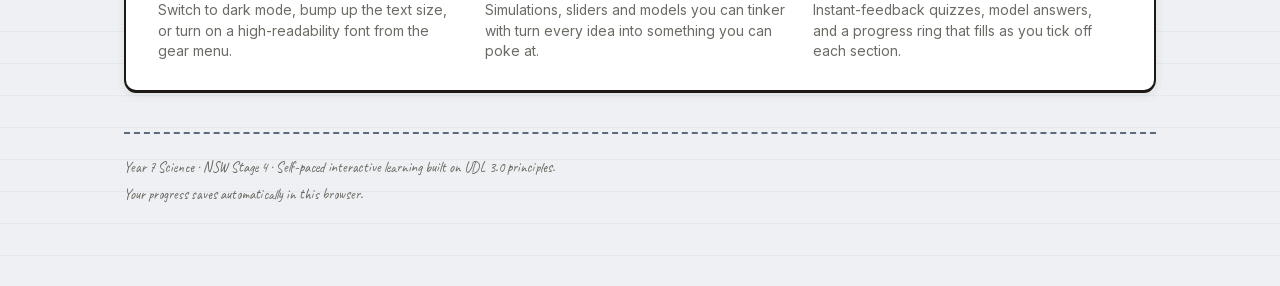
==== commit e45ef167: "Replace beige with science-branch colour palettes - New neutral (non-beige) surfaces; each topic pag" ====
--- a/index.html
+++ b/index.html
@@ -30,19 +30,19 @@
       topics: [
         { n: 1, kicker: "Topic 1", emoji: "🔭", title: "Observing the Universe", accent: "amber",
           blurb: "The Sun, the Moon, the seasons and the stars. How we observe space and what Australia's First Peoples saw in the sky.",
-          tags: ["Moon phases", "Seasons", "Astronomy"], href: "observing-universe/",
+          tags: ["Moon phases", "Seasons", "Astronomy"], href: "observing-universe/", branch: "earth-space",
           storageKey: "y7.universe", points: ["1.1.1","1.1.2","1.1.3","1.1.4","1.2.1","1.2.2","1.2.3","1.2.4","1.2.5","1.2.6","1.2.7","1.2.8","1.3.1","1.3.2","1.3.3","1.4.1","1.4.2","1.4.3","1.5.1"] },
         { n: 2, kicker: "Topic 2", emoji: "🚀", title: "Forces", accent: "blue",
           blurb: "Pushes, pulls, friction and gravity. The invisible forces that make everything speed up, slow down and stay put.",
-          tags: ["Gravity", "Friction", "Motion"], href: "forces/",
+          tags: ["Gravity", "Friction", "Motion"], href: "forces/", branch: "physics",
           storageKey: "y7.forces", points: ["done"] },
         { n: 3, kicker: "Topic 3", emoji: "🔬", title: "Cells and Classification", accent: "emerald",
           blurb: "Zoom in to the building blocks of life, then zoom out to sort every living thing into its group.",
-          tags: ["Cells", "Microscopes", "Classification"], href: "cells-classification/",
+          tags: ["Cells", "Microscopes", "Classification"], href: "cells-classification/", branch: "biology",
           storageKey: "y7.cellsclassification", points: ["3.1.1","3.1.2","3.1.3","3.1.4","3.1.5","3.1.6","3.1.7","3.2.1","3.2.2","3.2.3","3.2.4","3.2.5","3.2.6","3.2.7","3.2.8","3.2.9","3.2.10","3.2.11","3.3.1"] },
         { n: 4, kicker: "Topic 4", emoji: "🧪", title: "Solutions and Mixtures", accent: "cyan",
           blurb: "What happens when things mix and dissolve, and the clever ways scientists pull them back apart again.",
-          tags: ["Dissolving", "Solubility", "Separating"], href: "solutions-mixtures/",
+          tags: ["Dissolving", "Solubility", "Separating"], href: "solutions-mixtures/", branch: "chemistry",
           storageKey: "y7.solutions", points: ["4.1.1","4.1.2","4.1.3","4.1.4","4.2.1","4.2.2","4.2.3","4.3.1","4.3.2","4.3.3","4.3.4","4.3.5","4.4.1","4.4.2","4.4.3","4.4.4","4.4.5","4.4.6","4.5.1"] },
       ],
     });
--- a/shared/kit.css
+++ b/shared/kit.css
@@ -7,12 +7,12 @@
    ============================================================ */
 
 :root {
-  /* Surfaces (warm paper) */
-  --bg:            #ffffff;
-  --bg-2:          #f3ece0;
-  --paper:         #f7f1e3;
-  --card:          #f7f1e3;
-  --border:        #e3d9bf;
+  /* Surfaces (neutral by default; tinted per science branch via [data-branch]) */
+  --bg:            #eef0f3;
+  --bg-2:          #e6e9ef;
+  --paper:         #ffffff;
+  --card:          #ffffff;
+  --border:        #dadfe7;
   --border-strong: #1b1a17;
 
   /* Ink */
@@ -147,6 +147,50 @@
   --font-display: "Atkinson Hyperlegible", "Verdana", system-ui, sans-serif;
 }
 
+/* ============================================================
+   Science-branch palettes (sci-themed-resources schema).
+   `data-branch` on <html> tints the whole topic page; `.branch-*`
+   tints individual topic cards on the neutral hub.
+   Accent applies in light + dark; surface tints apply in light mode only
+   (dark mode keeps its own dark scheme, branch identity via accent).
+   ============================================================ */
+[data-branch="biology"]       { --accent:#2f7d4f; --accent-deep:#1f5a38; --accent-soft:#e2efe6; }
+[data-branch="chemistry"]     { --accent:#1f5aa6; --accent-deep:#163f73; --accent-soft:#dde8f5; }
+[data-branch="physics"]       { --accent:#a8680c; --accent-deep:#7c4e08; --accent-soft:#f6ebd4; }
+[data-branch="earth-space"]   { --accent:#4b46a8; --accent-deep:#322a7a; --accent-soft:#e6e4f5; }
+[data-branch="environmental"] { --accent:#0f766e; --accent-deep:#0a574f; --accent-soft:#d9ebe8; }
+[data-branch="general"]       { --accent:#5d6b7d; --accent-deep:#3c4655; --accent-soft:#e5e9ef; }
+[data-branch="change"]        { --accent:#7a3a9b; --accent-deep:#5d2a78; --accent-soft:#efe7f0;
+  --rainbow:linear-gradient(90deg,#d44d36,#c98a16,#357d40,#2a64a4,#6d3490); }
+
+[data-theme="light"][data-branch="biology"]       { --bg:#eef4f0; --bg-2:#e1ece5; --border:#d8e5dd; }
+[data-theme="light"][data-branch="chemistry"]     { --bg:#eaf0f7; --bg-2:#dde7f3; --border:#d0dcee; }
+[data-theme="light"][data-branch="physics"]       { --bg:#f3f2ee; --bg-2:#ece8df; --border:#e3ded1; }
+[data-theme="light"][data-branch="earth-space"]   { --bg:#eeeef8; --bg-2:#e2e2f2; --border:#d5d5ee; }
+[data-theme="light"][data-branch="environmental"] { --bg:#e8f2f0; --bg-2:#d8e9e5; --border:#cadfd9; }
+[data-theme="light"][data-branch="general"]       { --bg:#eef0f3; --bg-2:#e6e9ef; --border:#dadfe7; }
+[data-theme="light"][data-branch="change"]        { --bg:#f5f2f6; --bg-2:#ece6ee; --border:#e2d8e6; }
+
+/* Hub topic cards: branch accent + a faint branch wash (neutral hub page) */
+.hub-card.branch-biology       { --accent:#2f7d4f; --accent-deep:#1f5a38; --accent-soft:#e2efe6; background:#f2f8f4; }
+.hub-card.branch-chemistry     { --accent:#1f5aa6; --accent-deep:#163f73; --accent-soft:#dde8f5; background:#eef4fb; }
+.hub-card.branch-physics       { --accent:#a8680c; --accent-deep:#7c4e08; --accent-soft:#f6ebd4; background:#faf6ec; }
+.hub-card.branch-earth-space   { --accent:#4b46a8; --accent-deep:#322a7a; --accent-soft:#e6e4f5; background:#f3f2fc; }
+.hub-card.branch-environmental { --accent:#0f766e; --accent-deep:#0a574f; --accent-soft:#d9ebe8; background:#eef6f4; }
+.hub-card.branch-general       { --accent:#5d6b7d; --accent-deep:#3c4655; --accent-soft:#e5e9ef; background:#f4f6f8; }
+.hub-card.branch-change        { --accent:#7a3a9b; --accent-deep:#5d2a78; --accent-soft:#efe7f0; background:#f8f4f9;
+  --rainbow:linear-gradient(90deg,#d44d36,#c98a16,#357d40,#2a64a4,#6d3490); }
+[data-theme="dark"] .hub-card[class*="branch-"] { background: var(--card); }
+
+/* Rainbow accents for Year 8 "Change" (spans energy, reactions, geology) */
+[data-branch="change"] .btn-accent { background: var(--rainbow); }
+[data-branch="change"] .btn-accent:hover { background: var(--rainbow); filter: brightness(0.95); }
+[data-branch="change"] .progressbar > div { background: var(--rainbow) !important; }
+[data-branch="change"] .dp-id { background: var(--rainbow); color: #fff; }
+[data-branch="change"] .topic-head::before { content:""; position:absolute; left:0; right:0; top:0; height:6px; background: var(--rainbow); }
+.hub-card.branch-change .stripe { background: var(--rainbow) !important; }
+.hub-card.branch-change .bar > div { background: var(--rainbow) !important; }
+
 /* ============================================================ Base */
 * { box-sizing: border-box; }
 html, body {
@@ -192,8 +236,8 @@
   border-radius: 8px;
   border: 2px solid var(--ink);
   display: flex; align-items: center; justify-content: center;
-  background: #d99e1e;
-  color: var(--ink);
+  background: var(--accent);
+  color: #fff;
   font-family: var(--font-display);
   font-weight: 800;
   flex-shrink: 0;
@@ -435,6 +479,8 @@
 .interactive-label::before { content: ""; width: 6px; height: 6px; border-radius: 50%; background: white; box-shadow: 0 0 0 2px rgba(255,255,255,0.35); }
 .interactive-title { font-family: var(--font-display); font-size: 1.2rem; margin: 6px 0 2px; font-weight: 700; }
 .interactive-sub { font-size: 0.9rem; color: var(--ink-muted); margin-bottom: 14px; }
+.interactive-takeaway { margin-top: 16px; padding: 12px 14px; border-radius: 11px; background: var(--accent-soft); border-left: 4px solid var(--accent-deep); font-size: 0.92rem; }
+.interactive-takeaway strong { color: var(--accent-deep); }
 
 /* Controls */
 .ctrl-row { display: flex; flex-wrap: wrap; gap: 14px; align-items: center; margin: 10px 0; }
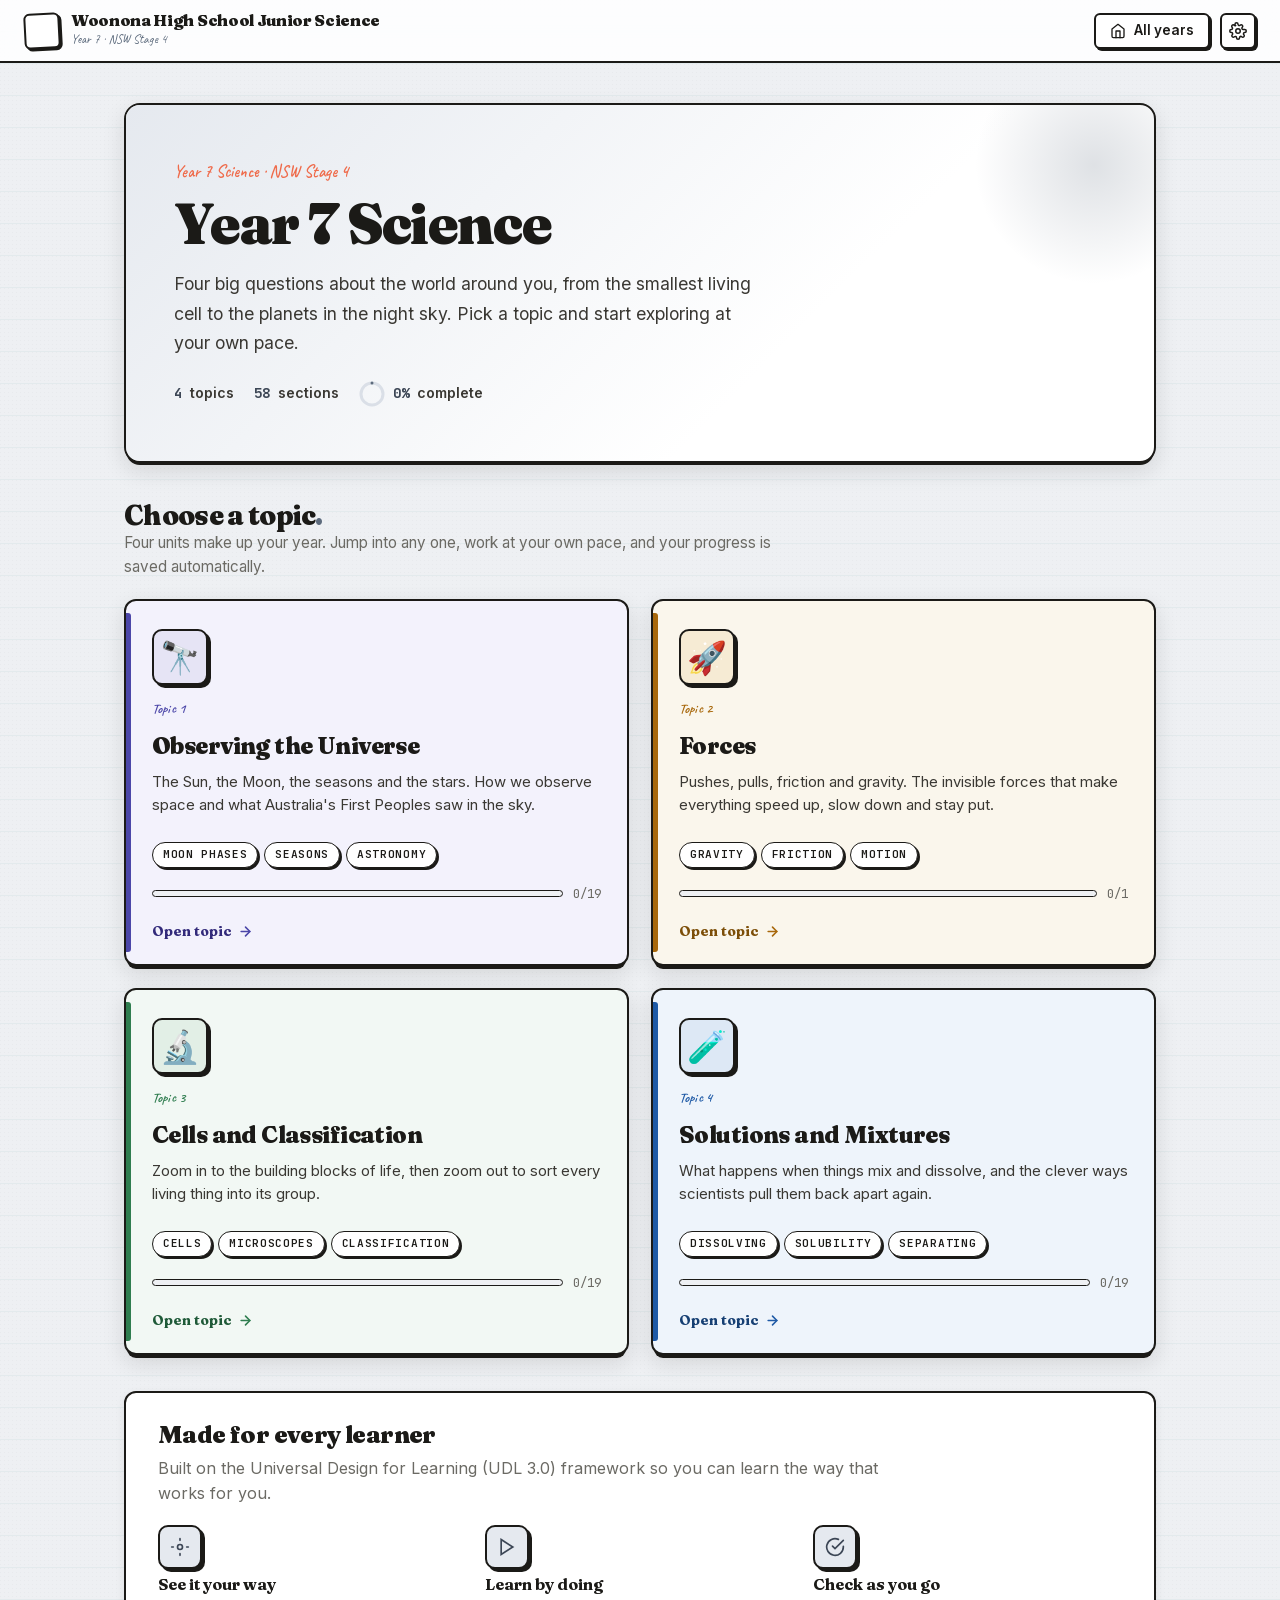
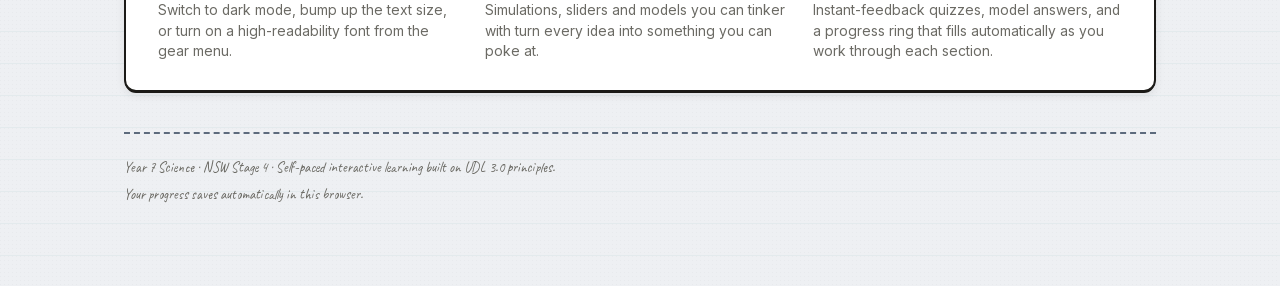
==== commit 5384cc5a: "Auto-complete progress + PNG completion certificate; rename hub to Woonona High School Junior Scienc" ====
--- a/index.html
+++ b/index.html
@@ -24,7 +24,7 @@
   <script type="text/babel">
     mountYearHub({
       year: 7, stage: 4, accent: "teal",
-      schoolTitle: "Junior Science", syllabus: "NSW Stage 4",
+      schoolTitle: "Woonona High School Junior Science", syllabus: "NSW Stage 4",
       title: "Year 7 Science",
       lede: "Four big questions about the world around you, from the smallest living cell to the planets in the night sky. Pick a topic and start exploring at your own pace.",
       topics: [
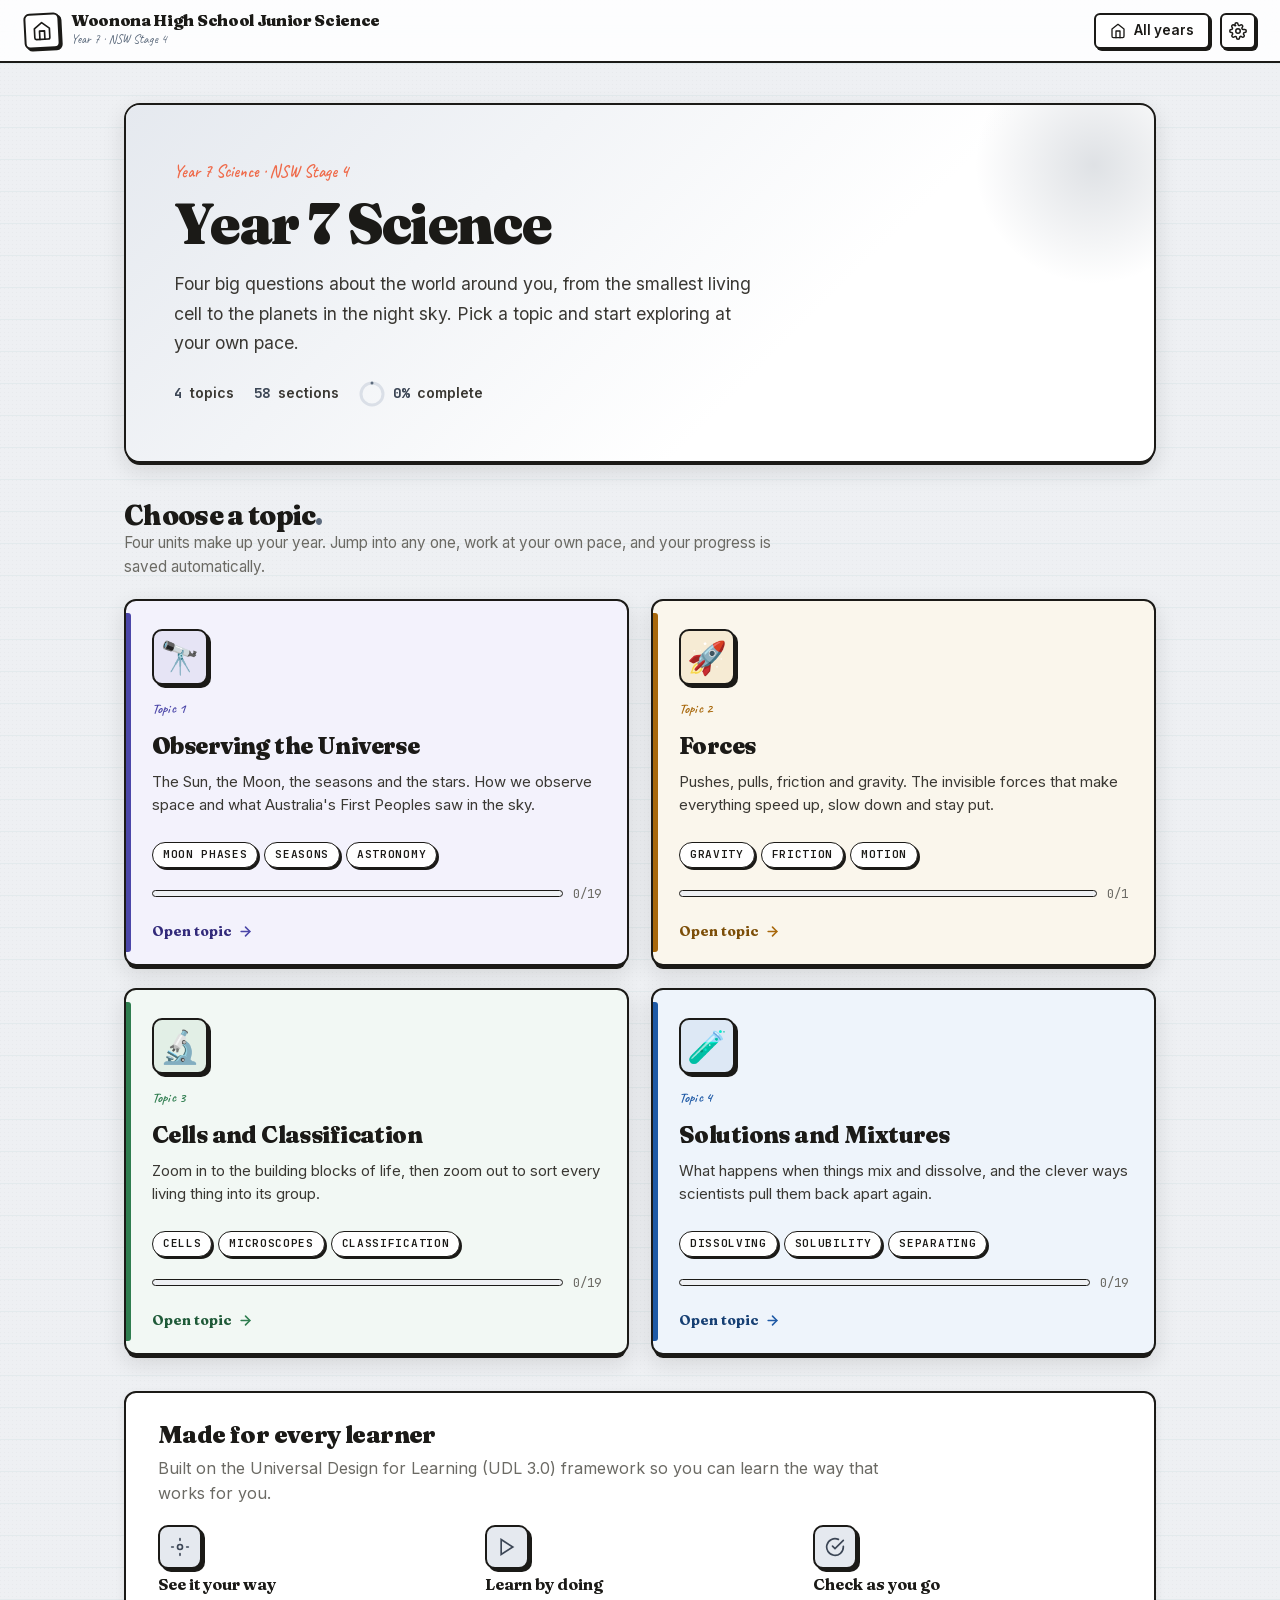
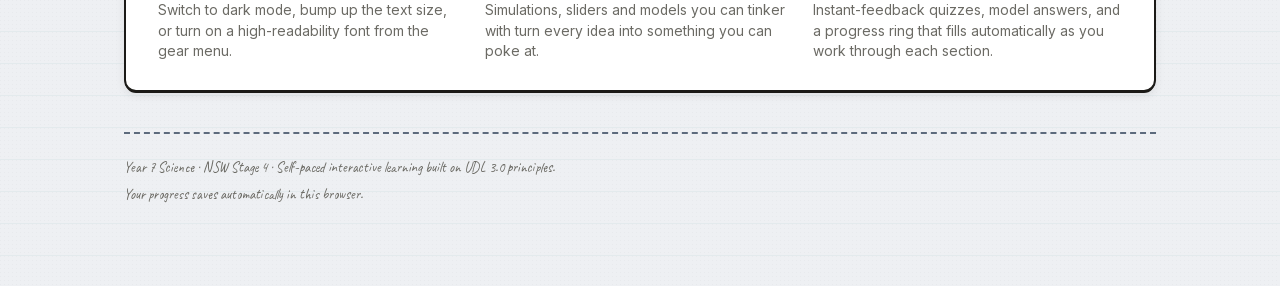
==== commit 72ed5f83: "Deep audit: fix wrong figures and images, science and quiz checks, dark-mode kit fixes Every image c" ====
--- a/index.html
+++ b/index.html
@@ -3,8 +3,9 @@
 <head>
   <meta charset="utf-8"/>
   <meta name="viewport" content="width=device-width, initial-scale=1"/>
+  <link rel="icon" href="data:,"/>
   <title>Year 7 Science · NSW Stage 4</title>
-  <meta name="description" content="Interactive Year 7 Science: Forces, Cells and Classification, Observing the Universe, and Solutions and Mixtures."/>
+  <meta name="description" content="Interactive Year 7 Science: Observing the Universe, Forces, Cells and Classification, and Solutions and Mixtures."/>
   <link rel="stylesheet" href="shared/kit.css"/>
   <link rel="stylesheet" href="shared/hub.css"/>
 </head>
@@ -18,10 +19,9 @@
   </div>
   <script src="shared/vendor/react.production.min.js"></script>
   <script src="shared/vendor/react-dom.production.min.js"></script>
-  <script src="shared/vendor/babel.min.js"></script>
-  <script type="text/babel" src="shared/kit.jsx"></script>
-  <script type="text/babel" src="shared/hub.jsx"></script>
-  <script type="text/babel">
+  <script src="shared/kit.js"></script>
+  <script src="shared/hub.js"></script>
+  <script>
     mountYearHub({
       year: 7, stage: 4, accent: "teal",
       schoolTitle: "Woonona High School Junior Science", syllabus: "NSW Stage 4",
@@ -67,7 +67,7 @@
         if(document.getElementById('__loading') && !window.__mounted){
           var f=document.getElementById('__loadfail'); if(f) f.style.display='flex';
         }
-      },12000);
+      },30000);
     })();
   </script>
 </body>
--- a/shared/kit.css
+++ b/shared/kit.css
@@ -218,7 +218,9 @@
 .formula sub, sub.f { font-size: 0.7em; }
 img { max-width: 100%; }
 ::selection { background: var(--accent-soft); color: var(--ink); }
-:focus-visible { outline: 2.5px solid var(--accent); outline-offset: 2px; border-radius: 4px; }
+:focus-visible { outline: 2.5px solid var(--accent); outline-offset: 2px; }
+/* the range input sets outline:none (more specific than :focus-visible), so restore a keyboard focus ring */
+input[type="range"]:focus-visible { outline: 2.5px solid var(--accent); outline-offset: 4px; }
 
 /* ============================================================ App shell (topbar layout) */
 .app { min-height: 100vh; display: flex; flex-direction: column; }
@@ -246,7 +248,7 @@
 }
 .brand-mark:hover { transform: rotate(-6deg) scale(1.06); }
 .brand-title { font-family: var(--font-display); font-size: 1.12rem; font-weight: 700; line-height: 1.05; }
-.brand-sub { font-family: var(--font-hand); font-size: 0.95rem; color: #ef6b4b; letter-spacing: 0; text-transform: none; }
+.brand-sub { font-family: var(--font-hand); font-size: 0.95rem; color: #c4471c; letter-spacing: 0; text-transform: none; }
 
 .tabs { display: flex; gap: 4px; align-items: center; flex: 1; overflow-x: auto; scrollbar-width: none; }
 .tabs::-webkit-scrollbar { display: none; }
@@ -286,7 +288,8 @@
   border: 2px solid var(--ink);
   border-radius: var(--r-lg);
   box-shadow: var(--shadow-3);
-  padding: 14px; width: 290px;
+  padding: 14px; width: 290px; max-width: calc(100vw - 16px);
+  max-height: calc(100vh - 90px); overflow-y: auto;
   display: flex; flex-direction: column; gap: 12px;
 }
 .settings-row { display: flex; align-items: center; justify-content: space-between; gap: 10px; }
@@ -402,6 +405,32 @@
 .callout.success h4 { color: var(--green-deep); }
 [data-theme="dark"] .callout { background: rgba(255,255,255,0.04); }
 
+/* Dark-mode contrast: the "-deep" accent shades are tuned for light surfaces,
+   so text that uses them on a dark card/callout is lifted to a lighter tint. */
+[data-theme="dark"] .brand-sub { color: #ef6b4b; }
+[data-theme="dark"] .callout h4 { color: var(--ink); }
+[data-theme="dark"] .gloss-entry dt,
+[data-theme="dark"] .dp-body a:not(.btn),
+[data-theme="dark"] .term:hover,
+[data-theme="dark"] .itab.active,
+[data-theme="dark"] .seg-toggle button.on,
+[data-theme="dark"] .ctrl label .val,
+[data-theme="dark"] .stat .stat-val,
+[data-theme="dark"] .tl-year,
+[data-theme="dark"] .tab.active .tab-id,
+[data-theme="dark"] .sec-open,
+[data-theme="dark"] .hub-card .open-row,
+[data-theme="dark"] .hub-hero .hub-meta .m b,
+[data-theme="dark"] .hub-card .hub-card-num,
+[data-theme="dark"] .interactive-takeaway strong { color: color-mix(in srgb, var(--accent) 45%, #ffffff); }
+/* --accent-soft is a light pastel in every theme; boxes that put body text
+   (var(--ink), light in dark mode) on it get a dark accent tint instead. */
+[data-theme="dark"] .interactive-takeaway,
+[data-theme="dark"] .model-answer,
+[data-theme="dark"] .drop-zone.over { background: color-mix(in srgb, var(--accent) 22%, var(--card)); }
+[data-theme="dark"] .hub-hero::before { background: linear-gradient(135deg, color-mix(in srgb, var(--accent) 22%, var(--card)) 0%, transparent 65%); }
+[data-theme="dark"] ::selection { background: color-mix(in srgb, var(--accent) 45%, var(--card)); }
+
 /* ============================================================ Glossary terms */
 .term { border-bottom: 1.5px dashed var(--accent-deep); cursor: help; position: relative; color: inherit;
   /* rendered as a <button> for keyboard + touch access -- reset to inline text */
@@ -458,6 +487,8 @@
 .btn-sm { padding: 6px 13px; font-size: 0.82rem; }
 .btn:disabled { opacity: 0.45; cursor: not-allowed; }
 
+button.card { color: var(--ink); }
+.sec-open { color: var(--accent-deep); }
 .card {
   background: var(--card);
   border: 2px solid var(--ink);
@@ -647,6 +678,17 @@
 
 /* ============================================================ Responsive */
 @media (max-width: 760px) {
+  /* topbar: keep brand + 4 icon buttons on one line on phones / small windows */
+  .topbar { padding: 8px 12px; gap: 8px; }
+  .topbar .brand { min-width: 0; flex: 1; }
+  .topbar .brand > div { min-width: 0; }
+  .topbar .brand-title { overflow: hidden; text-overflow: ellipsis; white-space: nowrap; }
+  .topbar .brand-sub { display: none; }
+  .topbar-actions { gap: 6px; flex-shrink: 0; }
+  .settings-pop { position: fixed; top: 60px; right: 8px; left: 8px; width: auto; max-width: none; }
+  /* glossary pop-ups: pin to the bottom of the screen so they never run off an edge */
+  .term-pop { position: fixed; left: 50%; bottom: 14px; top: auto; transform: translateX(-50%); width: min(92vw, 360px); min-width: 0; max-width: none; font-size: 0.9rem; }
+  .term-pop::after { display: none; }
   .tabs { display: none; }
   .mobile-only { display: flex; }
   .grid-2, .grid-3 { grid-template-columns: 1fr; }
--- a/shared/hub.css
+++ b/shared/hub.css
@@ -34,6 +34,7 @@
   border-radius: var(--r-sm);
   display: flex; align-items: center; justify-content: center;
   background: var(--paper);
+  color: var(--ink);
   box-shadow: 2px 2px 0 var(--ink);
 }
 .hub-top .brand-title {
@@ -400,6 +401,11 @@
 
 /* ---- Responsive ---- */
 @media (max-width: 760px) {
+  /* top bar: let the long school title shrink instead of pushing the buttons off-screen */
+  .hub-top { padding: 10px 12px; gap: 8px; }
+  .hub-top .brand { min-width: 0; flex: 1; }
+  .hub-top .brand > div { min-width: 0; }
+  .hub-top .brand-title { overflow: hidden; text-overflow: ellipsis; white-space: nowrap; }
   .hub-grid { grid-template-columns: 1fr; }
   .hub-feature-grid { grid-template-columns: 1fr; }
   .hub-hero { padding: 36px 22px; }
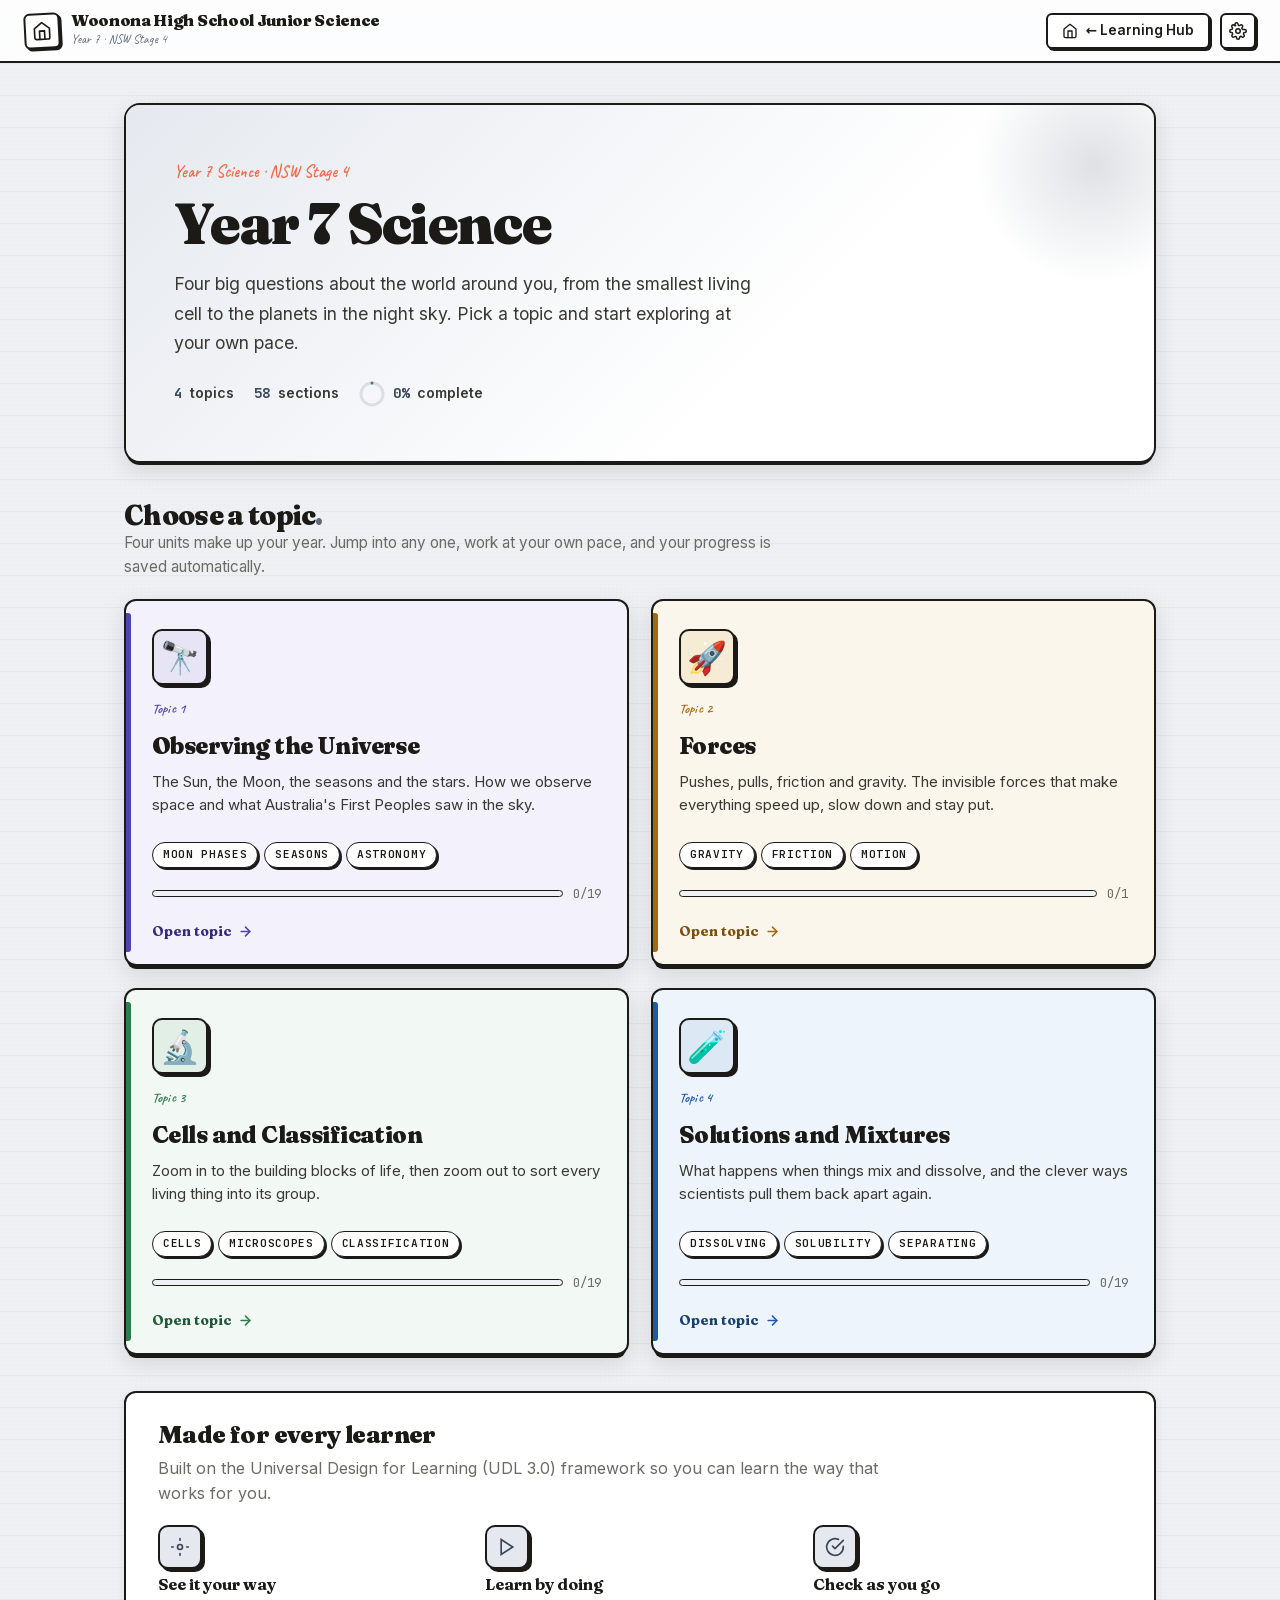
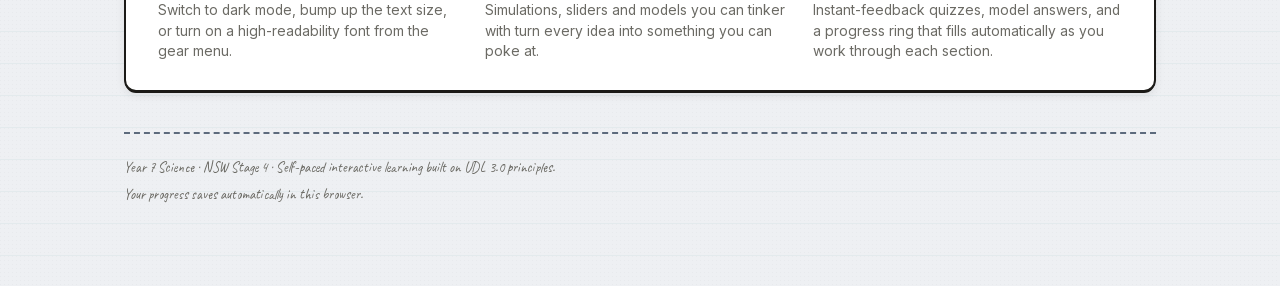
==== commit ee88bc40: "Relabel home link to Learning Hub, en-AU, favicon The top-bar back link now goes to the Learning Hub" ====
--- a/index.html
+++ b/index.html
@@ -1,9 +1,9 @@
 <!doctype html>
-<html lang="en" data-theme="light" data-size="md" data-dyslexic="false">
+<html lang="en-AU" data-theme="light" data-size="md" data-dyslexic="false">
 <head>
   <meta charset="utf-8"/>
   <meta name="viewport" content="width=device-width, initial-scale=1"/>
-  <link rel="icon" href="data:,"/>
+  <link rel="icon" href="https://irvincisneros-png.github.io/assets/favicon.svg" type="image/svg+xml"/>
   <title>Year 7 Science · NSW Stage 4</title>
   <meta name="description" content="Interactive Year 7 Science: Observing the Universe, Forces, Cells and Classification, and Solutions and Mixtures."/>
   <link rel="stylesheet" href="shared/kit.css"/>
